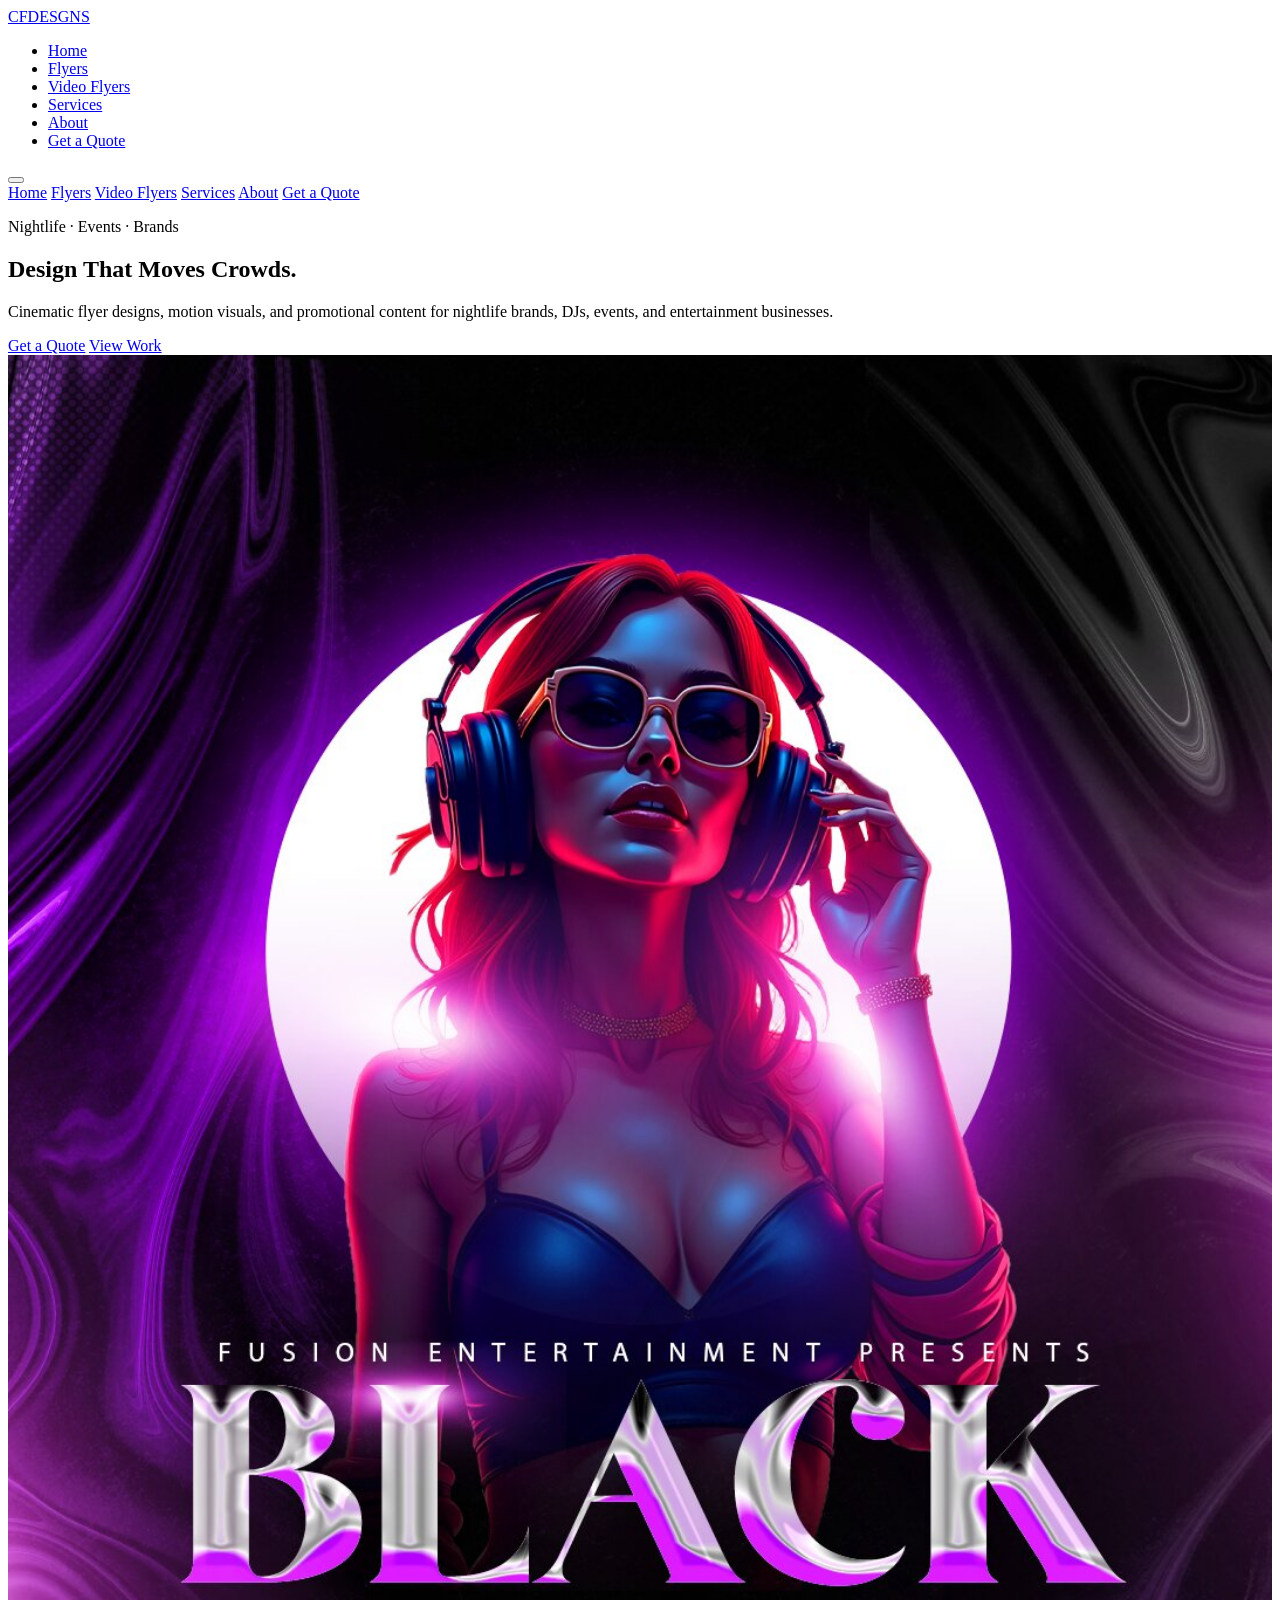
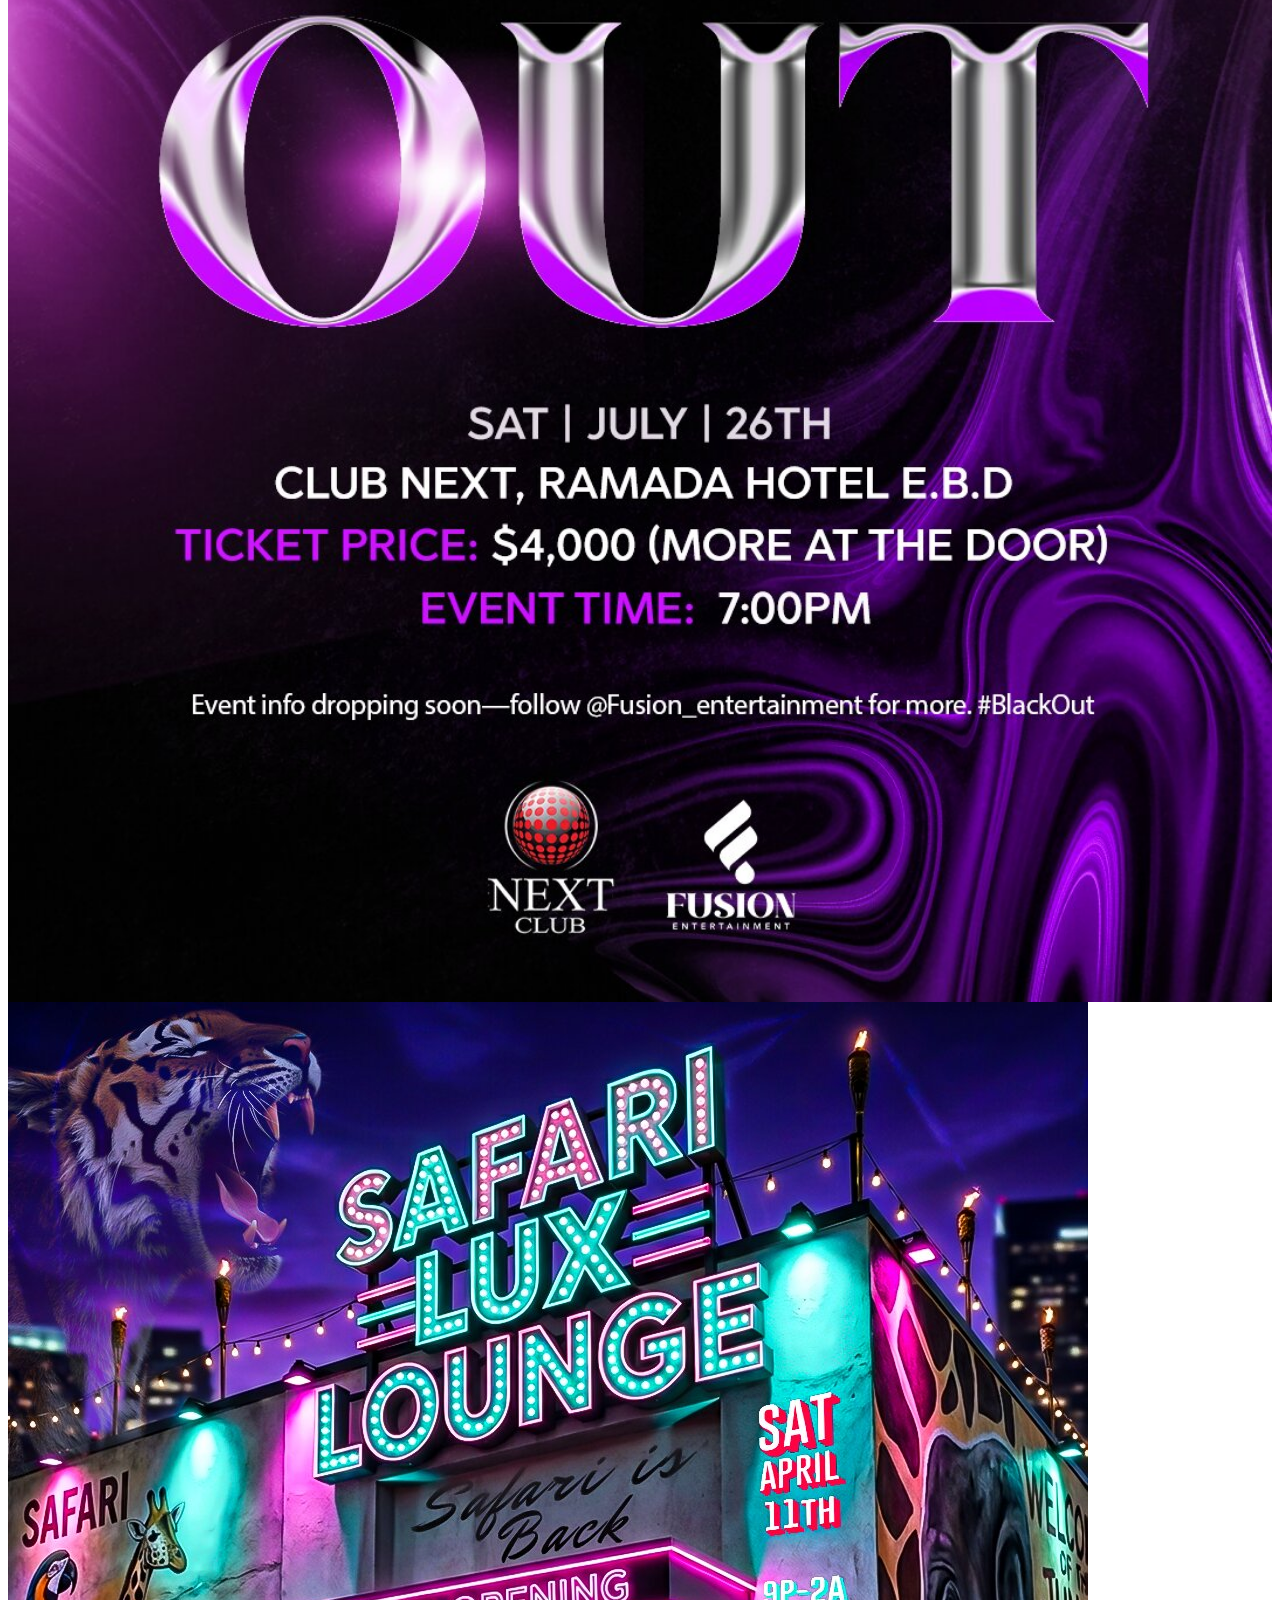
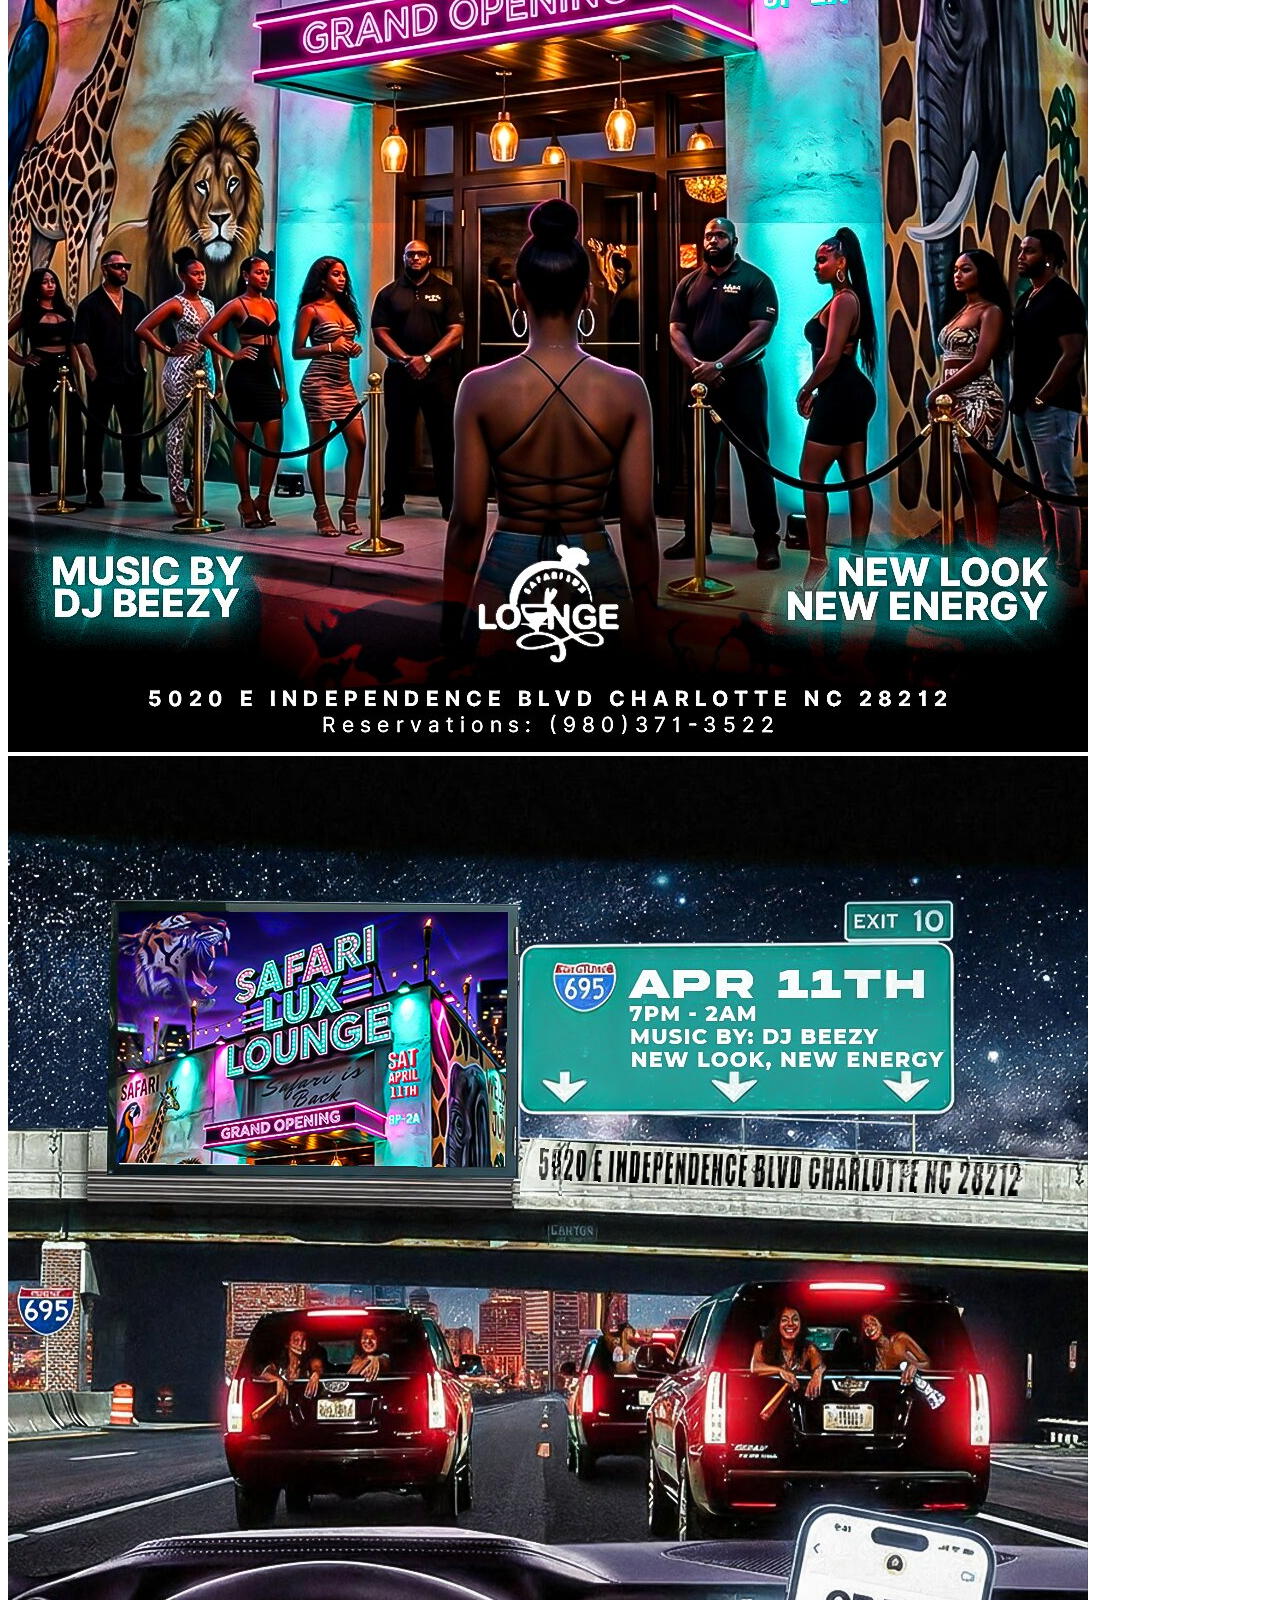
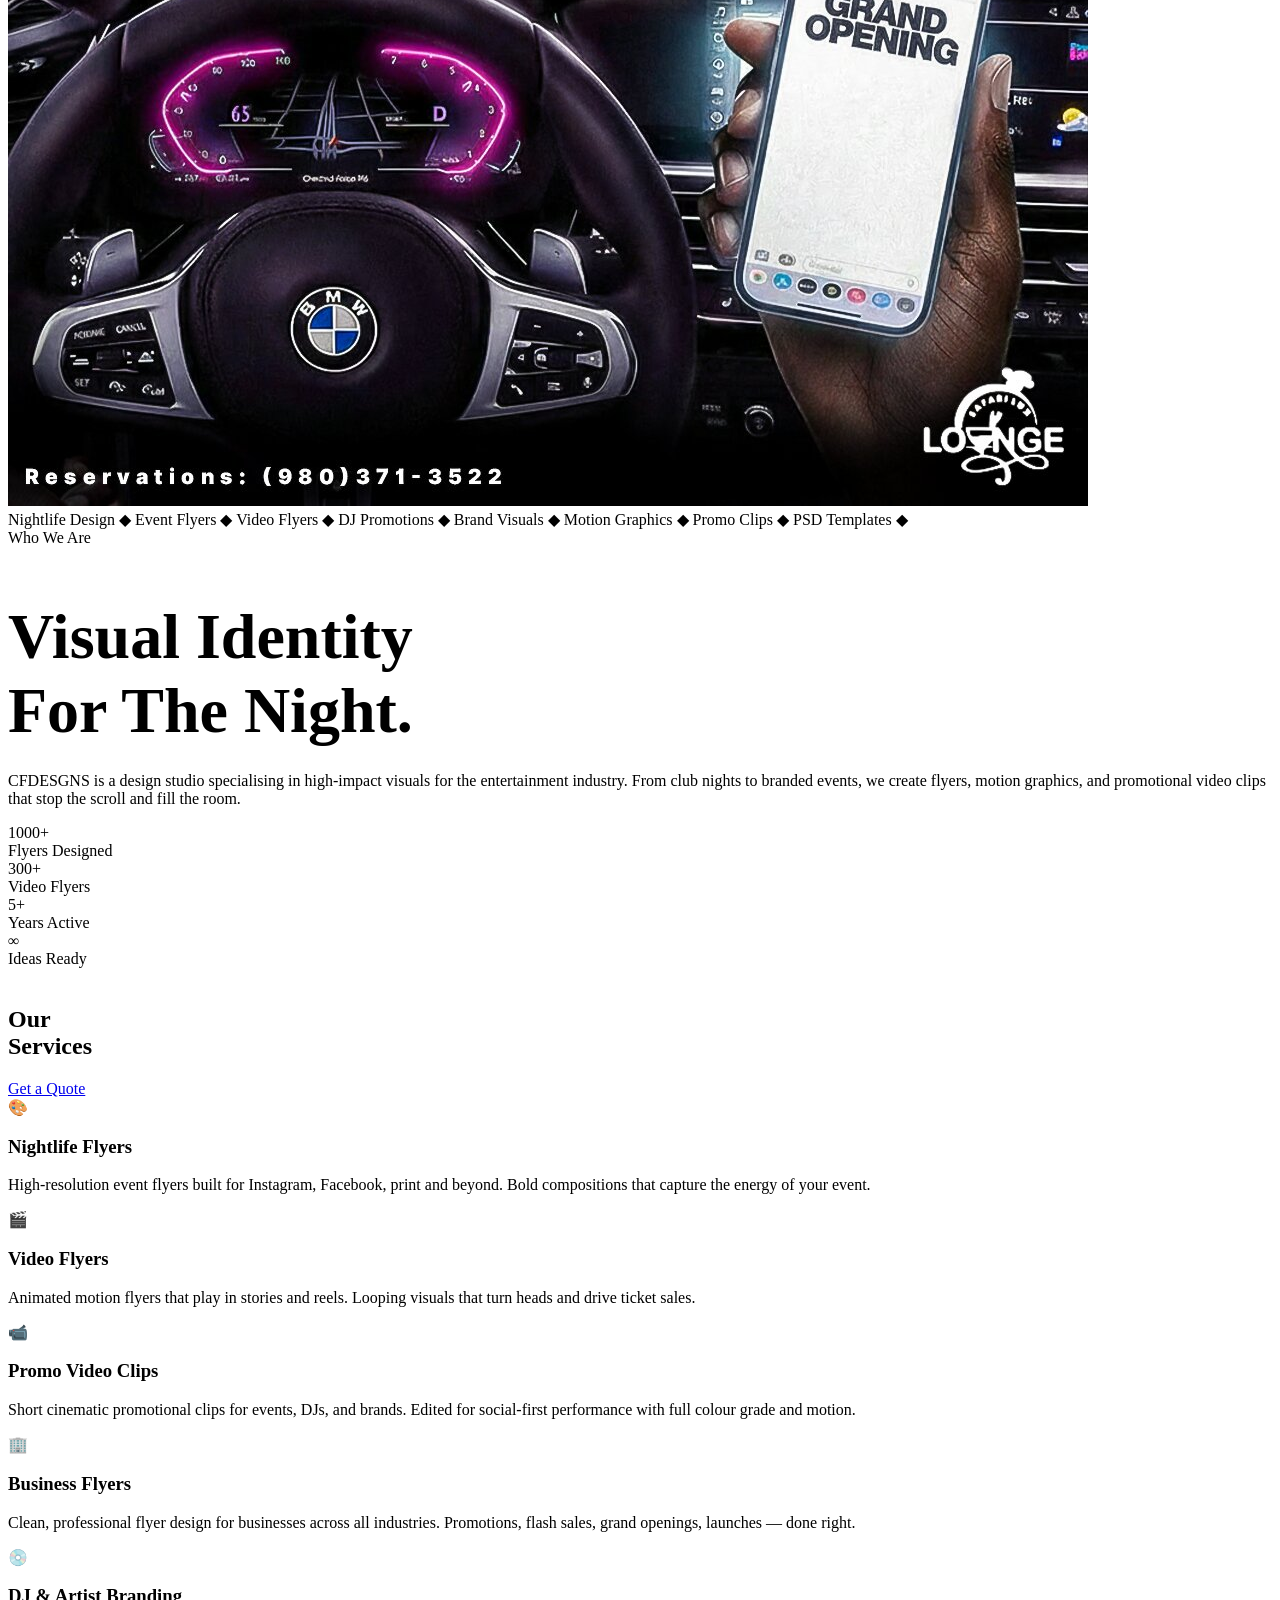
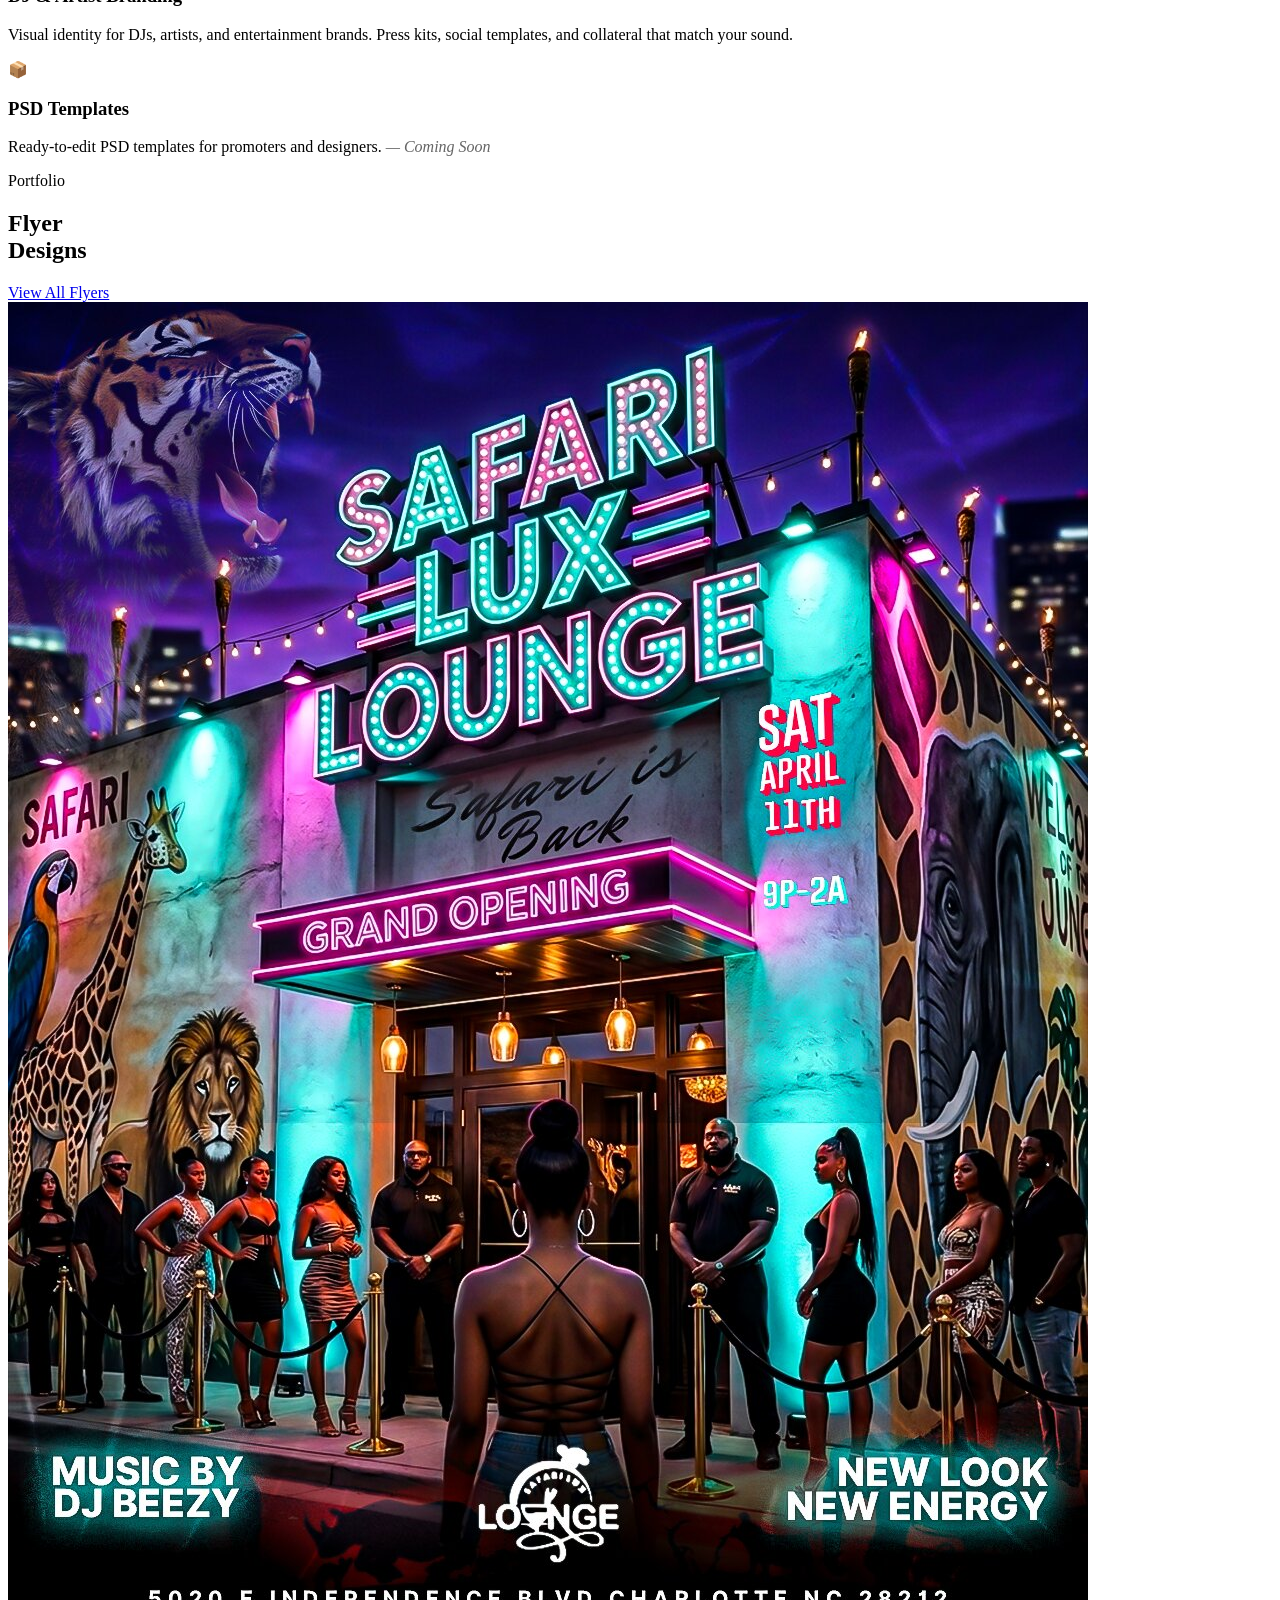
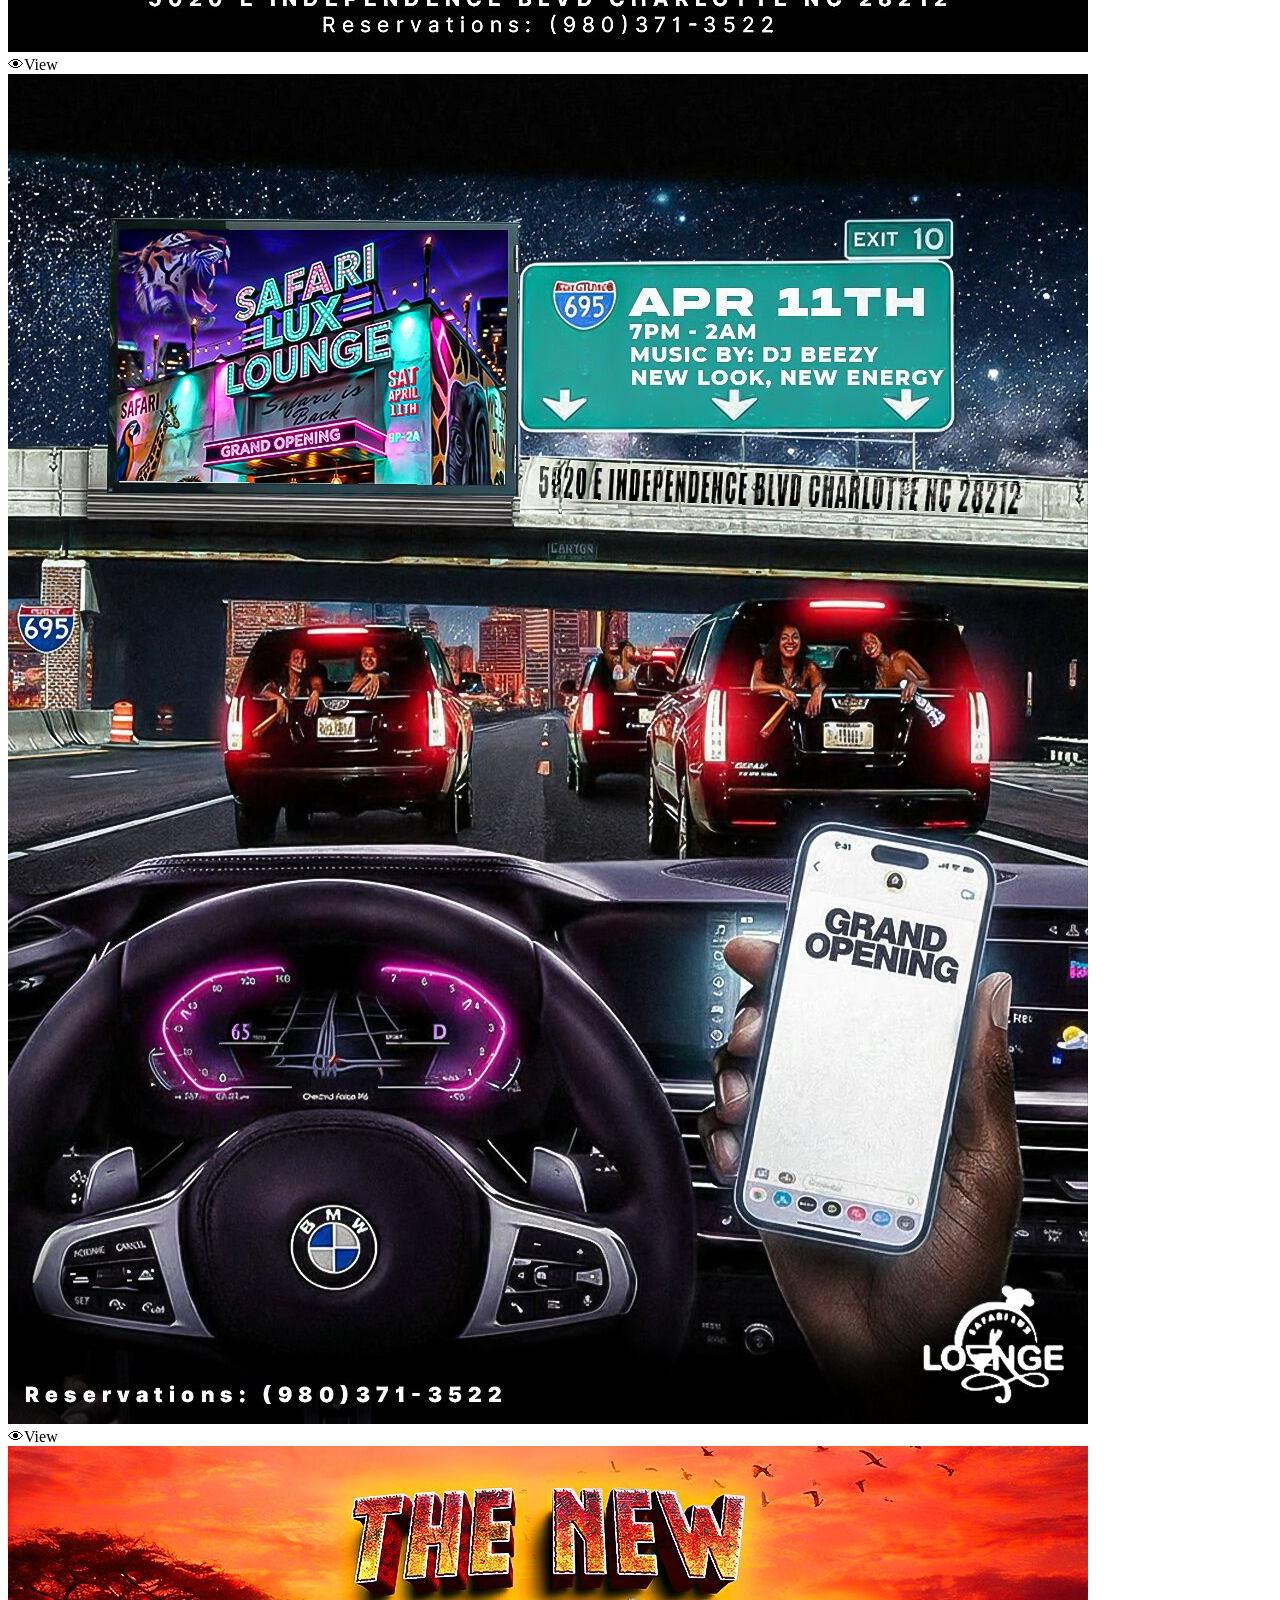
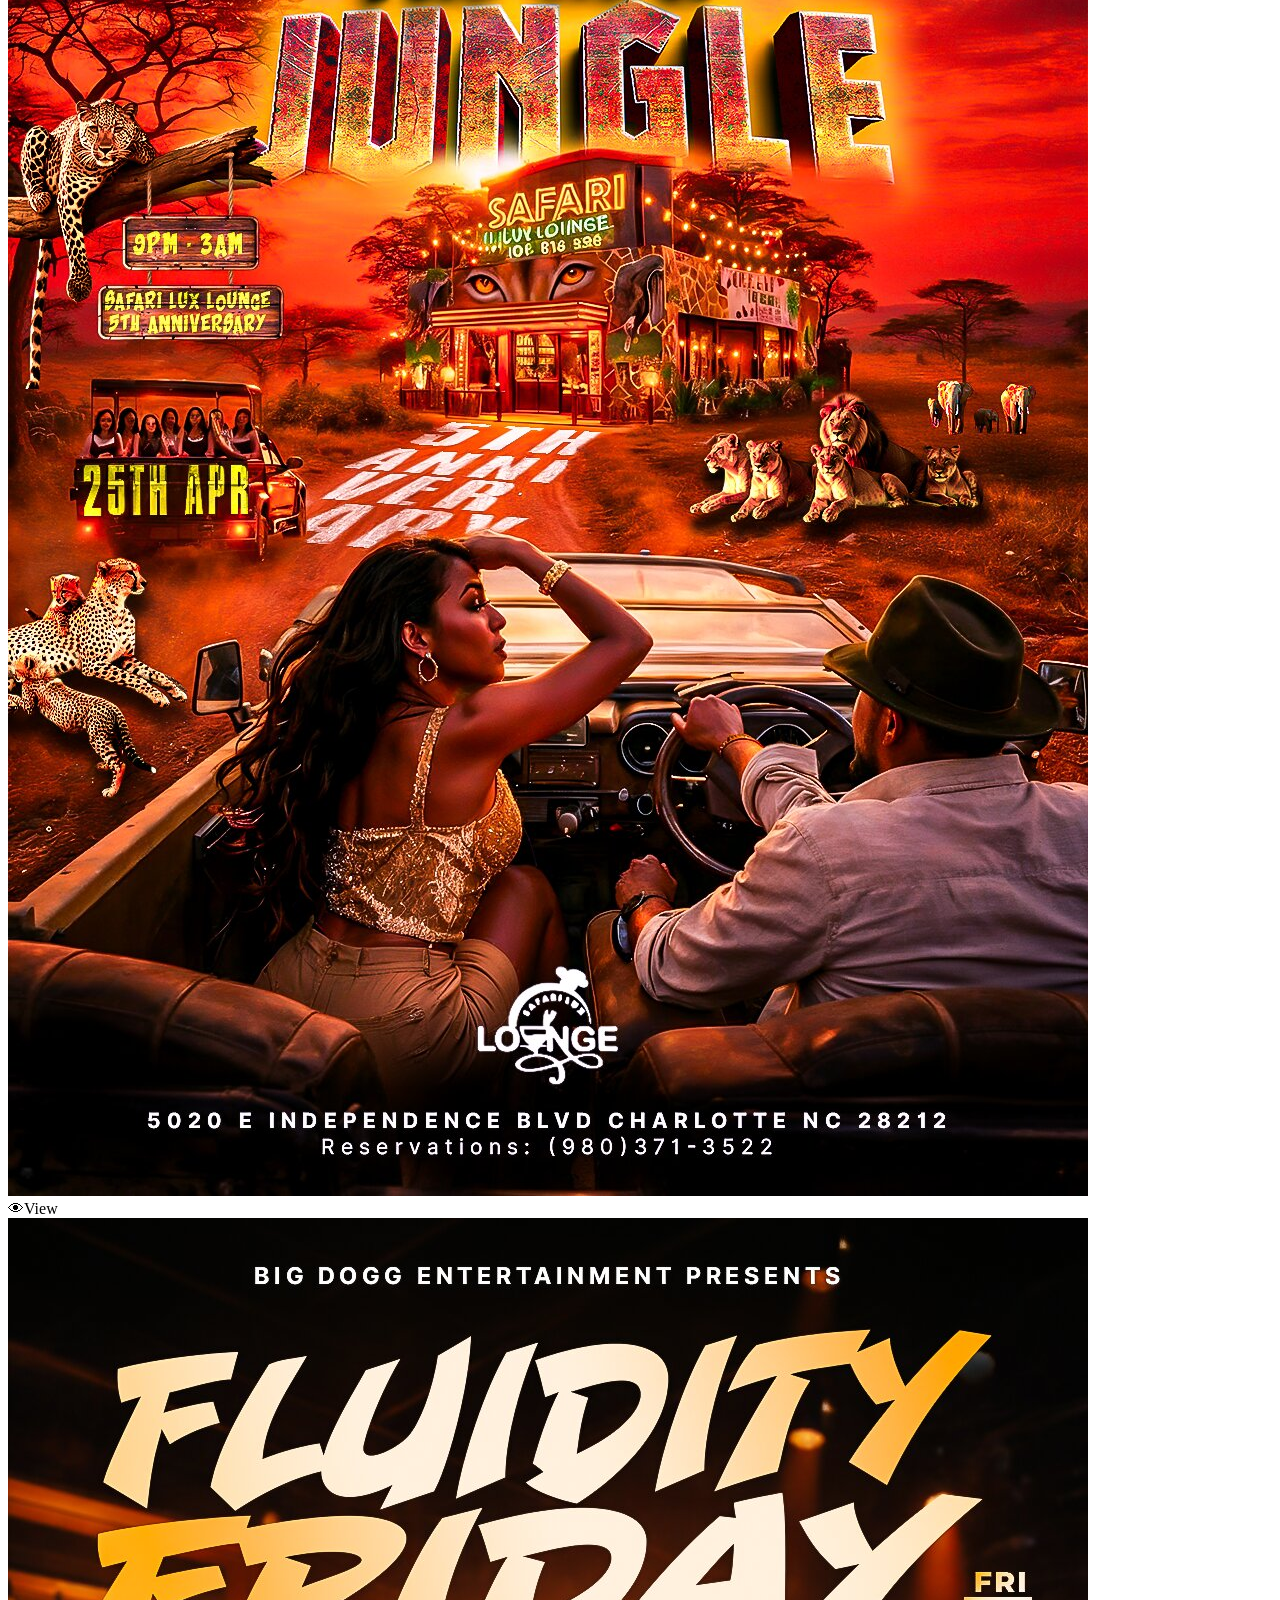
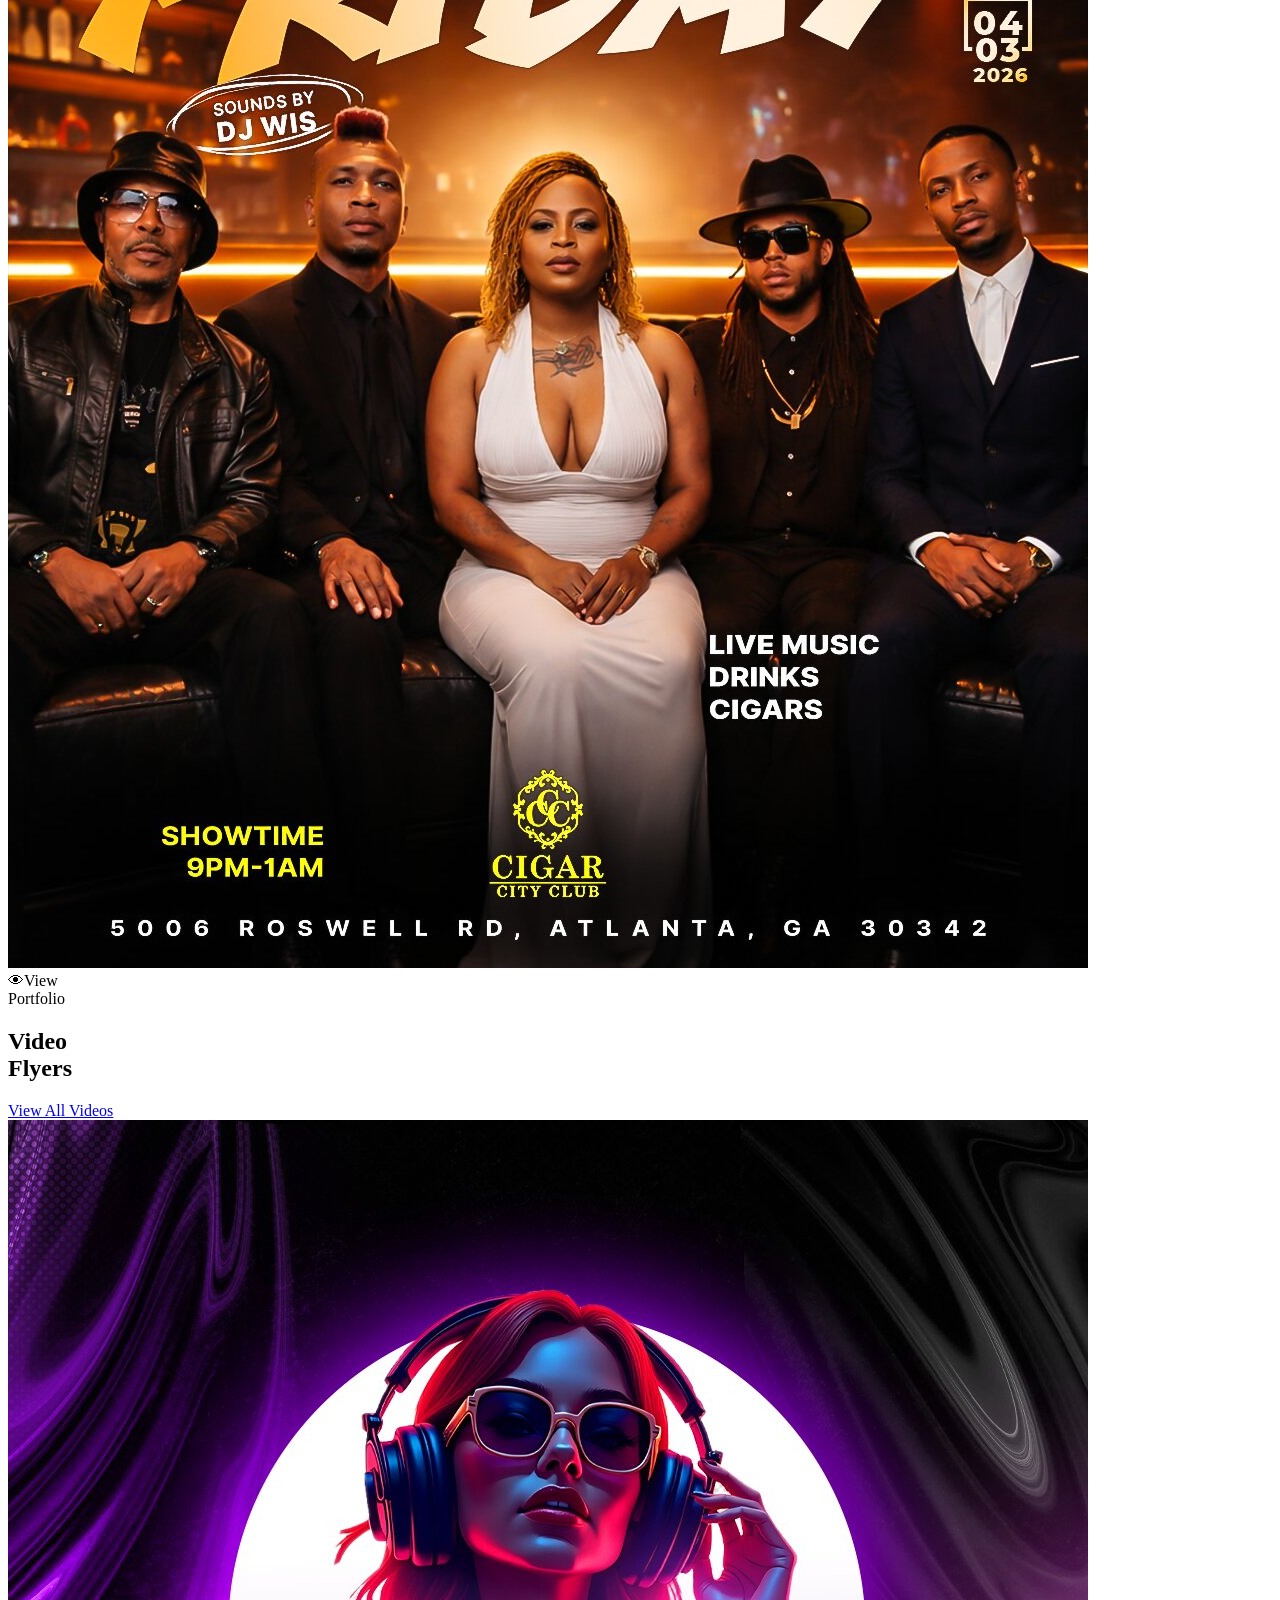
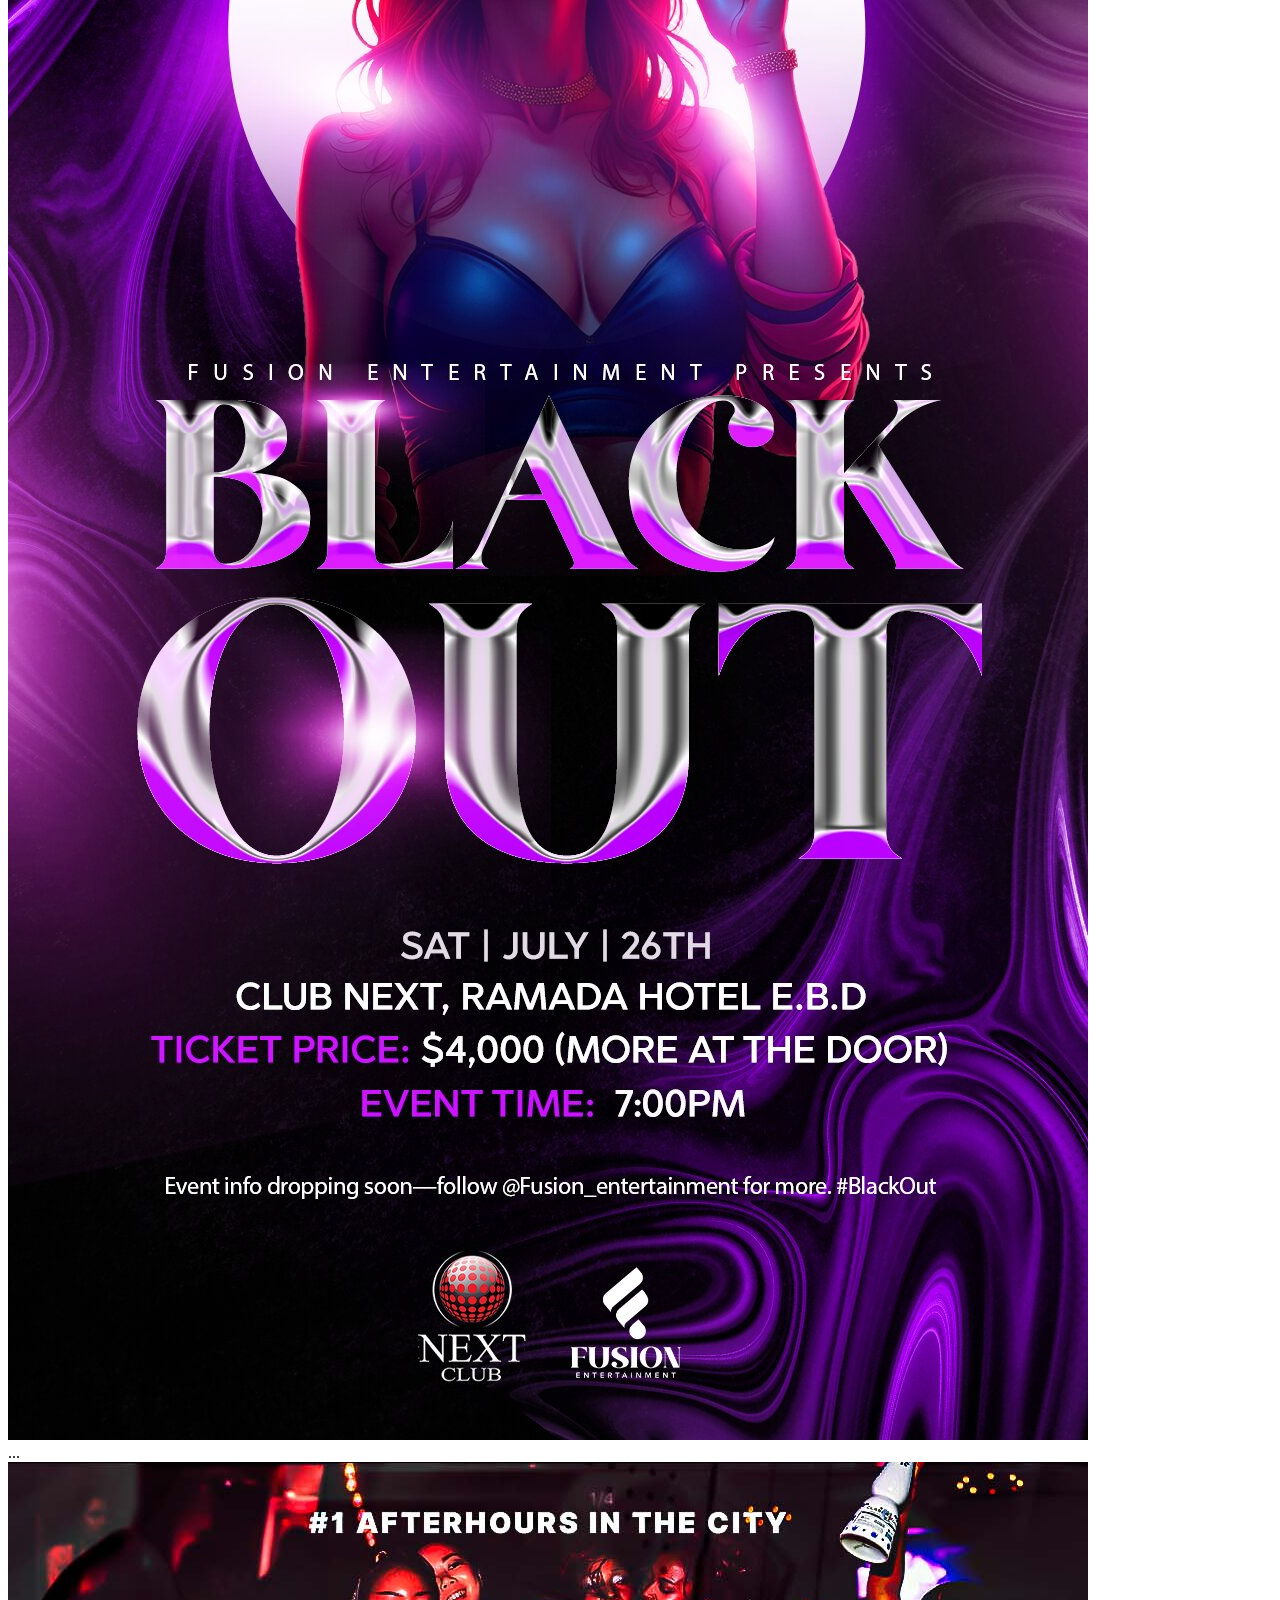
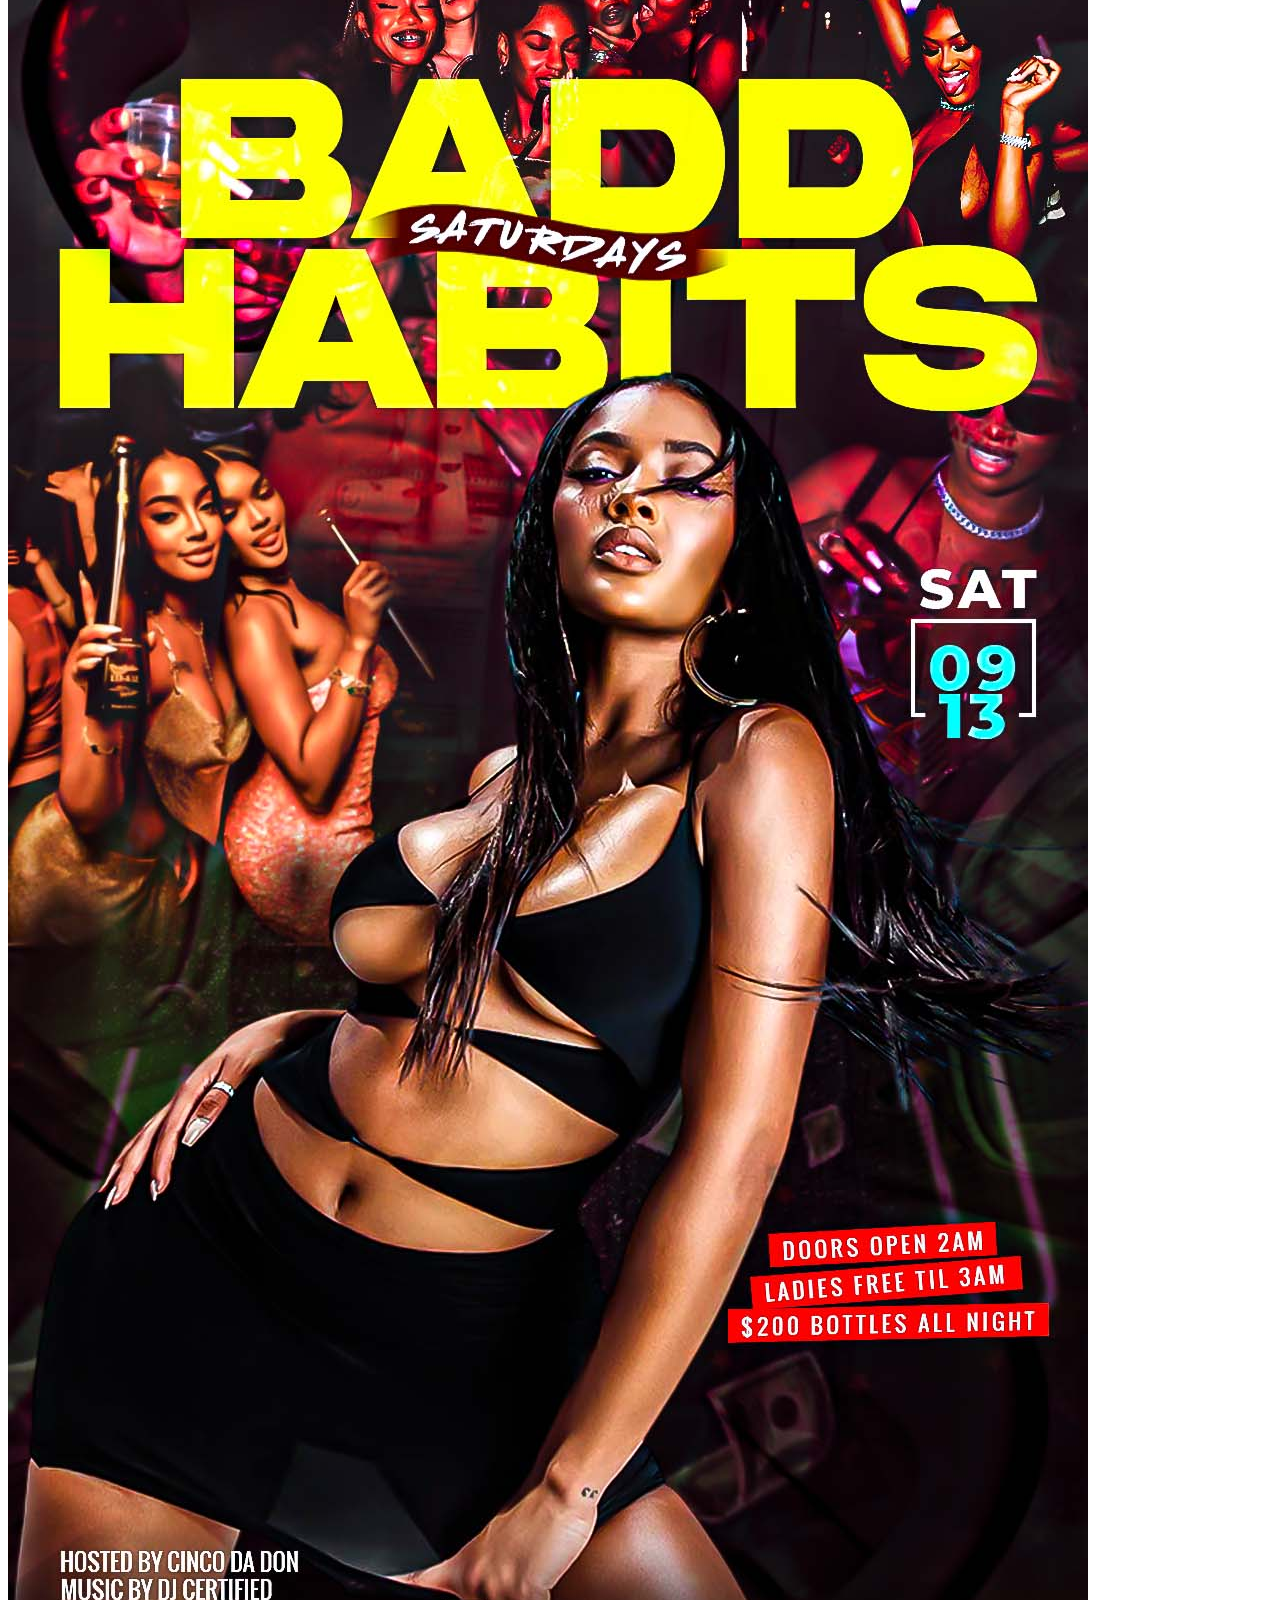
==== index.html @ d77cc32e "Add files via upload" ====
<!DOCTYPE html>
<html lang="en">
<head>
  <meta charset="UTF-8" />
  <meta name="viewport" content="width=device-width, initial-scale=1.0" />
  <title>CFDESGNS — Cinematic Flyer & Motion Visual Design</title>
  <meta name="description" content="CFDESGNS creates cinematic flyer designs, motion visuals, and promotional content for nightlife brands, DJs, events, and entertainment businesses." />
  <link rel="stylesheet" href="css/style.css" />
  <!-- Favicon placeholder: replace images/favicon.png with your actual favicon -->
  <link rel="icon" type="image/png" href="images/logo.png" />
</head>
<body>

  <!-- CURSOR -->
  <div class="cursor-dot"></div>
  <div class="cursor-ring"></div>

  <!-- NAV -->
  <nav>
    <a href="index.html" class="nav-logo">
      <img src="images/logo.png" alt="CFDESGNS logo" onerror="this.style.display='none'">
      <span class="nav-logo-text">CFDESGNS</span>
    </a>
    <ul class="nav-links">
      <li><a href="index.html">Home</a></li>
      <li><a href="flyers.html">Flyers</a></li>
      <li><a href="video-flyers.html">Video Flyers</a></li>
      <li><a href="index.html#services">Services</a></li>
      <li><a href="index.html#about">About</a></li>
      <li><a href="#" data-quote class="nav-cta">Get a Quote</a></li>
    </ul>
    <button class="hamburger" aria-label="Menu">
      <span></span><span></span><span></span>
    </button>
  </nav>

  <!-- MOBILE MENU -->
  <div class="mobile-menu">
    <a href="index.html">Home</a>
    <a href="flyers.html">Flyers</a>
    <a href="video-flyers.html">Video Flyers</a>
    <a href="index.html#services">Services</a>
    <a href="index.html#about">About</a>
    <a href="#" data-quote>Get a Quote</a>
  </div>

  <!-- HERO -->
  <section class="hero">
    <div class="hero-content">
      <p class="hero-eyebrow">Nightlife · Events · Brands</p>
      <h1 class="hero-title">
        Design That
        <span>Moves</span>
        Crowds.
      </h1>
      <p class="hero-sub">
        Cinematic flyer designs, motion visuals, and promotional content
        for nightlife brands, DJs, events, and entertainment businesses.
      </p>
      <div class="hero-actions">
        <a href="#" data-quote class="btn btn-primary">Get a Quote</a>
        <a href="flyers.html" class="btn btn-outline">View Work</a>
      </div>
    </div>
    <div class="hero-visual">
  <div class="hero-grid">
    <!-- TALL SLOT: 1080×1920 video flyer — autoplays silently on loop -->
    <div class="hero-img-wrap tall" style="aspect-ratio: 9/16; height: auto;">
      <video
        src="https://res.cloudinary.com/dxbykeouk/video/upload/v1780238325/video-1_wotg2b.mp4"
        autoplay muted loop playsinline
        poster="images/video-flyers/video-1.jpg"
        style="width:100%; height:100%; object-fit:cover; display:block;">
      </video>
    </div>
    <!-- RIGHT TOP: flyer image -->
    <div class="hero-img-wrap">
      <img src="images/flyers/flyer-1.jpg" alt="Flyer design"
           onerror="this.parentElement.style.background='#e8e0dc'">
    </div>
    <!-- RIGHT BOTTOM: flyer image -->
    <div class="hero-img-wrap">
      <img src="images/flyers/flyer-2.jpg" alt="Flyer design"
           onerror="this.parentElement.style.background='#ddd5d0'">
    </div>
  </div>
</div>
  </section>

  <!-- MARQUEE -->
  <div class="marquee-section">
    <div class="marquee-track">
      <span>Nightlife Design</span>
      <span class="dot">◆</span>
      <span>Event Flyers</span>
      <span class="dot">◆</span>
      <span>Video Flyers</span>
      <span class="dot">◆</span>
      <span>DJ Promotions</span>
      <span class="dot">◆</span>
      <span>Brand Visuals</span>
      <span class="dot">◆</span>
      <span>Motion Graphics</span>
      <span class="dot">◆</span>
      <span>Promo Clips</span>
      <span class="dot">◆</span>
      <span>PSD Templates</span>
      <span class="dot">◆</span>
    </div>
  </div>

  <!-- ABOUT -->
  <section class="about-strip" id="about">
    <div class="reveal">
      <span class="section-label">Who We Are</span>
      <h2 style="font-size:clamp(2.5rem,5vw,4.5rem); margin-bottom:1.5rem;">Visual Identity<br>For The Night.</h2>
      <p>
        CFDESGNS is a design studio specialising in high-impact visuals for the entertainment industry.
        From club nights to branded events, we create flyers, motion graphics, and promotional video clips
        that stop the scroll and fill the room.
      </p>
    </div>
    <div class="about-stats reveal reveal-delay-2">
      <div class="stat-card">
        <div class="stat-num">1000+</div>
        <div class="stat-label">Flyers Designed</div>
      </div>
      <div class="stat-card">
        <div class="stat-num">300+</div>
        <div class="stat-label">Video Flyers</div>
      </div>
      <div class="stat-card">
        <div class="stat-num">5+</div>
        <div class="stat-label">Years Active</div>
      </div>
      <div class="stat-card">
        <div class="stat-num">∞</div>
        <div class="stat-label">Ideas Ready</div>
      </div>
    </div>
  </section>

  <!-- SERVICES -->
  <section class="services-section" id="services">
    <div class="services-header">
      <div>
        <span class="section-label" style="color:rgba(255,255,255,0.4);">What We Do</span>
        <h2 class="services-title reveal">Our<br>Services</h2>
      </div>
      <a href="#" data-quote class="btn btn-white reveal reveal-delay-2">Get a Quote</a>
    </div>
    <div class="services-grid">
      <div class="service-card reveal">
        <span class="service-icon">🎨</span>
        <h3>Nightlife Flyers</h3>
        <p>High-resolution event flyers built for Instagram, Facebook, print and beyond. Bold compositions that capture the energy of your event.</p>
      </div>
      <div class="service-card reveal reveal-delay-1">
        <span class="service-icon">🎬</span>
        <h3>Video Flyers</h3>
        <p>Animated motion flyers that play in stories and reels. Looping visuals that turn heads and drive ticket sales.</p>
      </div>
      <div class="service-card reveal reveal-delay-2">
        <span class="service-icon">📹</span>
        <h3>Promo Video Clips</h3>
        <p>Short cinematic promotional clips for events, DJs, and brands. Edited for social-first performance with full colour grade and motion.</p>
      </div>
      <div class="service-card reveal reveal-delay-3">
        <span class="service-icon">🏢</span>
        <h3>Business Flyers</h3>
        <p>Clean, professional flyer design for businesses across all industries. Promotions, flash sales, grand openings, launches — done right.</p>
      </div>
      <div class="service-card reveal reveal-delay-1">
        <span class="service-icon">💿</span>
        <h3>DJ &amp; Artist Branding</h3>
        <p>Visual identity for DJs, artists, and entertainment brands. Press kits, social templates, and collateral that match your sound.</p>
      </div>
      <div class="service-card reveal reveal-delay-2">
        <span class="service-icon">📦</span>
        <h3>PSD Templates</h3>
        <p>Ready-to-edit PSD templates for promoters and designers. <em style="opacity:0.6">— Coming Soon</em></p>
      </div>
    </div>
  </section>

  <!-- PORTFOLIO PREVIEW — FLYERS -->
  <section class="portfolio-preview">
    <div class="section-header reveal">
      <div>
        <span class="section-label">Portfolio</span>
        <h2 class="section-title">Flyer<br>Designs</h2>
      </div>
      <a href="flyers.html" class="btn btn-outline">View All Flyers</a>
    </div>
    <div class="portfolio-grid flyer-grid">
      <!-- Add your flyer images here. They will show as placeholder cards until you add images. -->
      <div class="portfolio-item flyer-ratio reveal">
        <img src="images/flyers/flyer-1.jpg" alt="Flyer Design 1" loading="lazy"
             onerror="this.parentElement.classList.add('placeholder');this.remove();this.parentElement.innerHTML='<span class=\'ph-icon\'>🎨</span><span>Flyer 01</span>'">
        <div class="portfolio-overlay"><span class="view-icon">👁</span><span>View</span></div>
      </div>
      <div class="portfolio-item flyer-ratio reveal reveal-delay-1">
        <img src="images/flyers/flyer-2.jpg" alt="Flyer Design 2" loading="lazy"
             onerror="this.parentElement.classList.add('placeholder');this.remove();this.parentElement.innerHTML='<span class=\'ph-icon\'>🎨</span><span>Flyer 02</span>'">
        <div class="portfolio-overlay"><span class="view-icon">👁</span><span>View</span></div>
      </div>
      <div class="portfolio-item flyer-ratio reveal reveal-delay-2">
        <img src="images/flyers/flyer-3.jpg" alt="Flyer Design 3" loading="lazy"
             onerror="this.parentElement.classList.add('placeholder');this.remove();this.parentElement.innerHTML='<span class=\'ph-icon\'>🎨</span><span>Flyer 03</span>'">
        <div class="portfolio-overlay"><span class="view-icon">👁</span><span>View</span></div>
      </div>
      <div class="portfolio-item flyer-ratio reveal reveal-delay-3">
        <img src="images/flyers/flyer-4.jpg" alt="Flyer Design 4" loading="lazy"
             onerror="this.parentElement.classList.add('placeholder');this.remove();this.parentElement.innerHTML='<span class=\'ph-icon\'>🎨</span><span>Flyer 04</span>'">
        <div class="portfolio-overlay"><span class="view-icon">👁</span><span>View</span></div>
      </div>
    </div>
  </section>

  <!-- PORTFOLIO PREVIEW — VIDEO FLYERS -->
  <section class="portfolio-preview" style="padding-top:0;">
    <div class="section-header reveal">
      <div>
        <span class="section-label">Portfolio</span>
        <h2 class="section-title">Video<br>Flyers</h2>
      </div>
      <a href="video-flyers.html" class="btn btn-outline">View All Videos</a>
    </div>
    <div class="portfolio-grid video-grid">
     <div class="portfolio-item video-ratio reveal"
        data-video="https://res.cloudinary.com/dxbykeouk/video/upload/v1780238325/video-1_wotg2b.mp4">
        <img src="images/video-flyers/video-1.jpg" ...> 
        <div class="portfolio-overlay">...</div>
      </div>
     <div class="portfolio-item video-ratio reveal" 
       data-video="https://res.cloudinary.com/dxbykeouk/video/upload/v1780238207/video-2_p9z27j.mp4">
       <img src="images/video-flyers/video-2.jpg" ...> 
        <div class="portfolio-overlay">...</div>
      </div>
     <div class="portfolio-item video-ratio reveal" 
        data-video="https://res.cloudinary.com/dxbykeouk/video/upload/v1780238232/video-3_vn9sie.mp4">
        <img src="images/video-flyers/video-3.jpg" ...>
        <div class="portfolio-overlay">...</div>
      </div>
       <div class="portfolio-item video-ratio reveal" 
        data-video="https://res.cloudinary.com/dxbykeouk/video/upload/v1780238353/video-4_f7f2jy.mp4">
        <img src="images/video-flyers/video-4.jpg" ...>
        <div class="portfolio-overlay">...</div>
      </div>
      <div class="portfolio-item video-ratio reveal" 
        data-video="https://res.cloudinary.com/dxbykeouk/video/upload/v1780238377/video-5_rbqmz3.mp4">
        <img src="images/video-flyers/video-5.jpg" ...>
        <div class="portfolio-overlay">...</div>
      </div>
    </div>
  </section>

  <!-- TESTIMONIALS -->
  <section class="testimonial-section">
    <span class="section-label reveal">Client Words</span>
    <h2 style="font-size:clamp(2.5rem,5vw,4rem);" class="reveal reveal-delay-1">What Clients<br>Say</h2>
    <div class="testimonial-grid">
      <div class="testimonial-card reveal">
        <blockquote>"Delivers exceptional work on every creative project, from flyers and video flyers to merch designs."</blockquote>
        <cite>— Stacy Glenn, CEO Big Dogg Ent. </cite>
      </div>
      <div class="testimonial-card reveal reveal-delay-1">
        <blockquote>"Every single design hits different. The motion flyer got over 40k plays on Instagram stories."</blockquote>
        <cite>— Neons Entertainment, Event Brand</cite>
      </div>
      <div class="testimonial-card reveal reveal-delay-2">
        <blockquote>"The flyer was fire. Sold out the event in 3 days. CFDESGNS understood the vibe instantly."</blockquote>
        <cite>— DJ Maverick, Club Night Promoter</cite>
      </div>
    </div>
  </section>

  <!-- COMING SOON -->
  <section class="portfolio-preview">
    <span class="section-label reveal">Coming Soon</span>
    <h2 class="section-title reveal reveal-delay-1" style="margin-bottom:0;">What's Next</h2>
    <div class="coming-soon-grid">
      <div class="coming-card reveal">
        <h3>PSD Templates</h3>
        <p>Download premium, ready-to-edit PSD templates built for nightlife and event promoters. Customise in minutes, look like you spent hours.</p>
      </div>
      <div class="coming-card reveal reveal-delay-2">
        <h3>Design Courses</h3>
        <p>Learn how to create cinematic event flyers from scratch. Step-by-step video courses covering Photoshop to After Effects composition, and colour for nightlife design.</p>
      </div>
    </div>
  </section>

  <!-- CTA -->
  <section class="cta-section">
    <span class="section-label" style="justify-content:center; color:rgba(255,255,255,0.5);">Ready to Start?</span>
    <h2 class="reveal">Let's Build<br>Something.</h2>
    <p class="reveal reveal-delay-1">Send your brief and get a personalised quote within 24 hours.</p>
    <div class="cta-actions reveal reveal-delay-2">
      <a href="#" data-quote class="btn btn-white">Get a Quote</a>
      <a href="flyers.html" class="btn btn-outline btn-white" style="background:transparent; border-color:rgba(255,255,255,0.5); color:var(--white);">View Portfolio</a>
    </div>
  </section>

  <!-- FOOTER -->
  <footer>
    <div class="footer-top">
      <div class="footer-brand">
        <span class="nav-logo-text">CFDESGNS</span>
        <p>Cinematic flyer designs, motion visuals, and promotional content for nightlife brands, DJs, events, and entertainment businesses.</p>
      </div>
      <div class="footer-col">
        <h5>Navigate</h5>
        <ul>
          <li><a href="index.html">Home</a></li>
          <li><a href="flyers.html">Flyers</a></li>
          <li><a href="video-flyers.html">Video Flyers</a></li>
          <li><a href="index.html#services">Services</a></li>
          <li><a href="index.html#about">About</a></li>
        </ul>
      </div>
      <div class="footer-col">
        <h5>Get in Touch</h5>
        <ul>
          <li><a href="#" data-quote>Request a Quote</a></li>
          <li><a href="mailto:cf.desgns@gmail.com">cf.desgns@gmail.com</a></li>
          <!-- Replace with your actual WhatsApp number -->
          <li><a href="https://wa.me/08139650078" target="_blank" rel="noopener">WhatsApp Us</a></li>
        </ul>
      </div>
    </div>
    <div class="footer-bottom">
      <p>© 2024 CFDESGNS. All rights reserved.</p>
      <div class="social-links">
        <!-- Replace # with your actual social links -->
        <a href="#" target="_blank" rel="noopener" aria-label="Instagram">IG</a>
        <a href="#" target="_blank" rel="noopener" aria-label="TikTok">TK</a>
        <a href="https://wa.me/08139650078" target="_blank" rel="noopener" aria-label="WhatsApp">WA</a>
      </div>
    </div>
  </footer>

  <!-- QUOTE MODAL -->
  <div class="modal-overlay" id="quoteModal" role="dialog" aria-modal="true" aria-label="Get a Quote">
    <div class="modal-box">
      <button class="modal-close" aria-label="Close">×</button>
      <h2 class="modal-title">Get a Quote</h2>
      <p class="modal-sub">Choose how you'd like to reach us — we respond fast.</p>
      <div class="quote-options">
        <!-- ↓ Replace the WhatsApp number (1234567890) with yours — include country code, no + or spaces -->
        <a href="https://wa.me/08139650078?text=Hi%20CFDESGNS!%20I%27d%20like%20to%20get%20a%20quote%20for%20a%20design%20project." target="_blank" rel="noopener" class="quote-option">
          <span class="q-icon">💬</span>
          <div class="q-text">
            <strong>WhatsApp</strong>
            <small>Chat with us directly — fastest response</small>
          </div>
        </a>
        <!-- ↓ Replace cf.desgns@gmail.com with your actual email -->
        <a href="mailto:cf.desgns@gmail.com?subject=Design%20Quote%20Request&body=Hi%20CFDESGNS,%0A%0AI%27d%20like%20to%20request%20a%20quote%20for%3A%0A%0AProject%20type%3A%0AEvent%20name%2FBrand%3A%0ADeadline%3A%0ADetails%3A" class="quote-option">
          <span class="q-icon">✉️</span>
          <div class="q-text">
            <strong>Email Us</strong>
            <small>Send your brief in detail</small>
          </div>
        </a>
      </div>
    </div>
  </div>

  <!-- LIGHTBOX -->
  <div class="lightbox" id="lightbox">
    <button class="lightbox-close" aria-label="Close lightbox">×</button>
    <button class="lightbox-prev" aria-label="Previous">‹</button>
    <img class="lightbox-img" src="" alt="Portfolio image">
    <button class="lightbox-next" aria-label="Next">›</button>
  </div>

  <script src="js/main.js"></script>
</body>
</html>
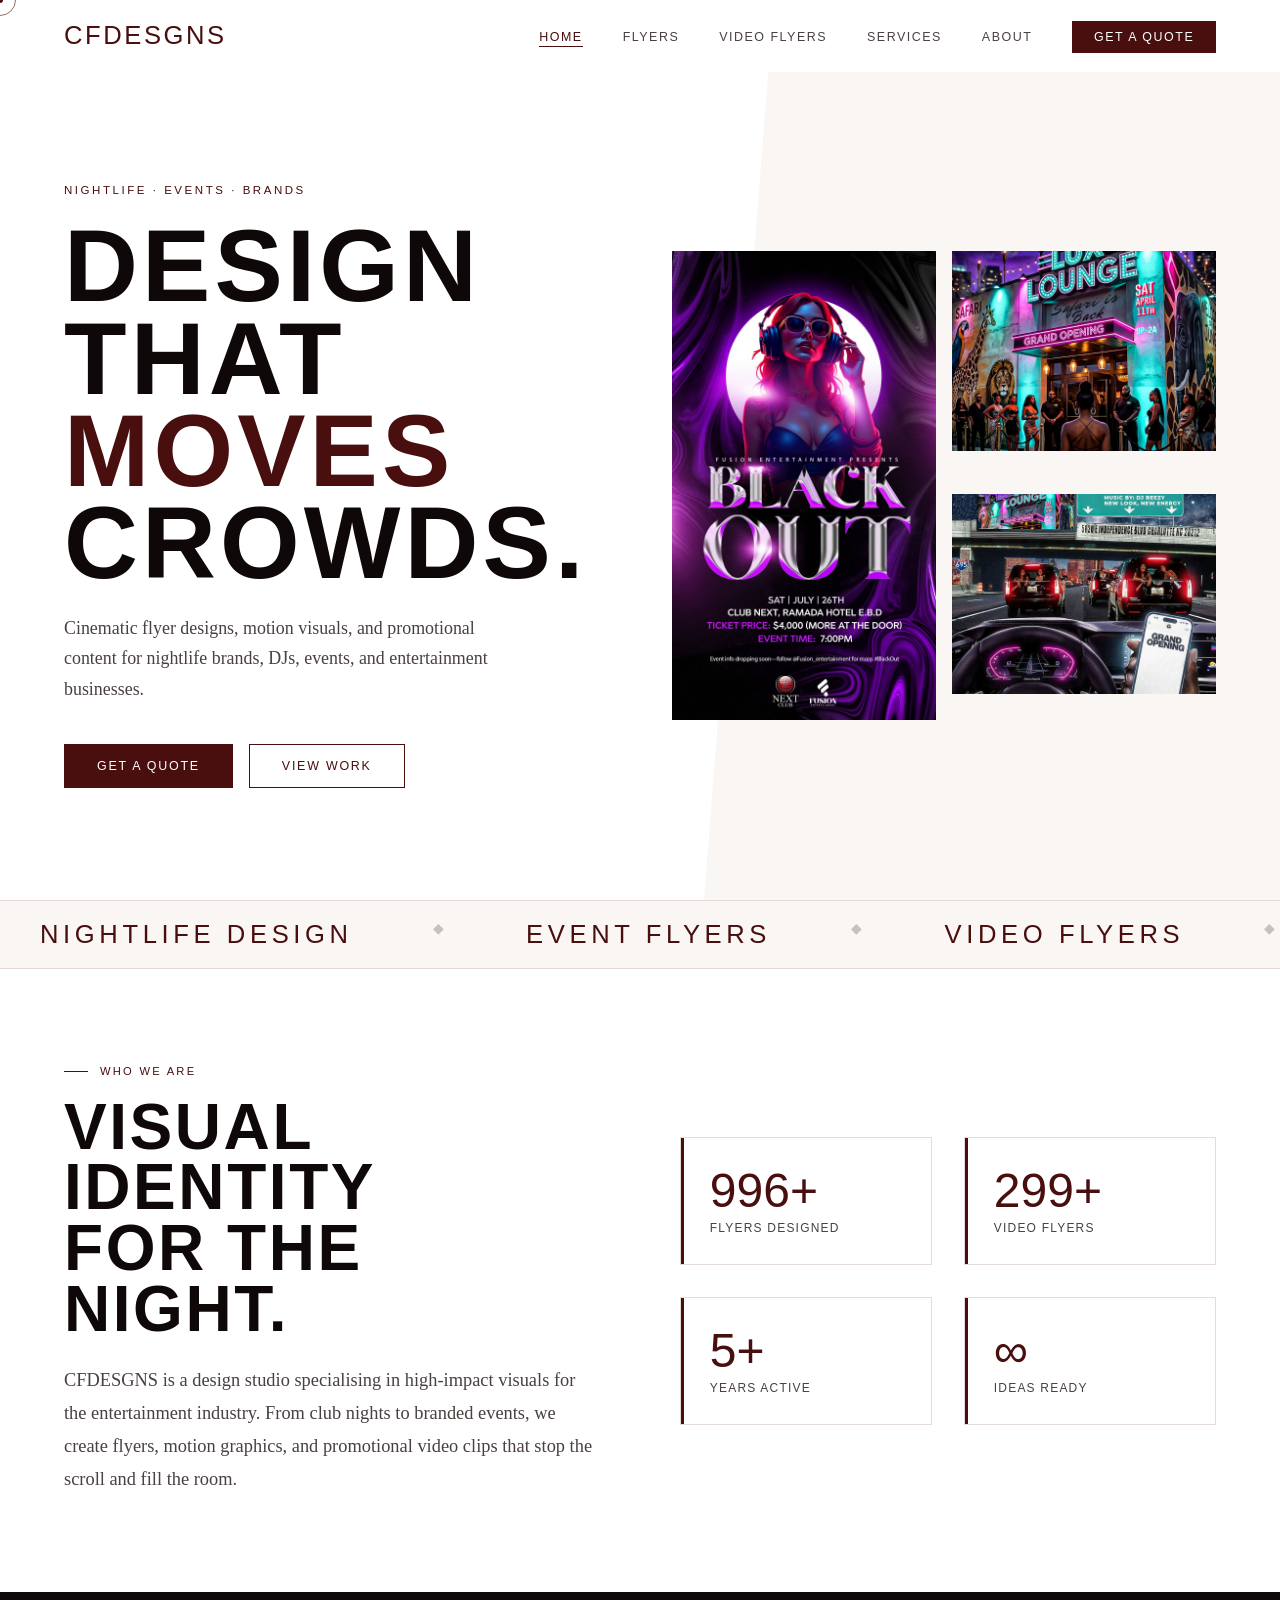
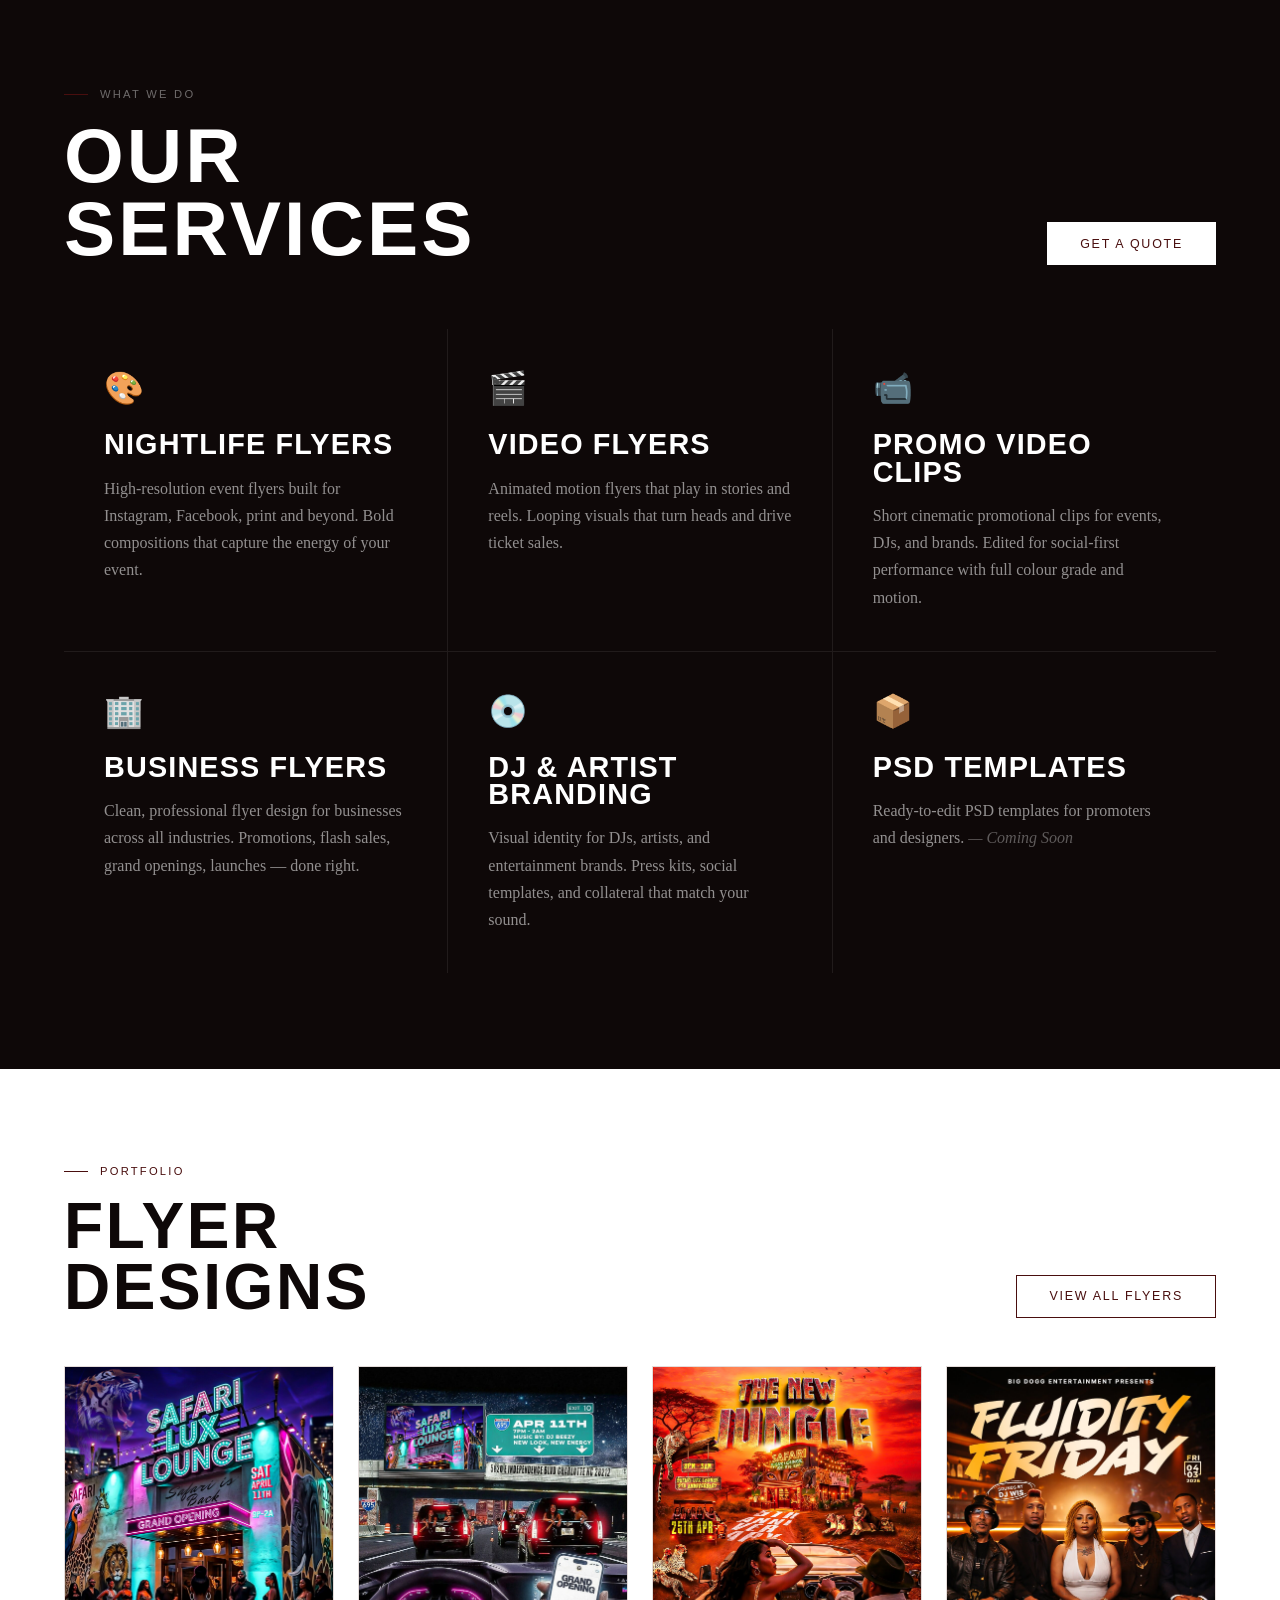
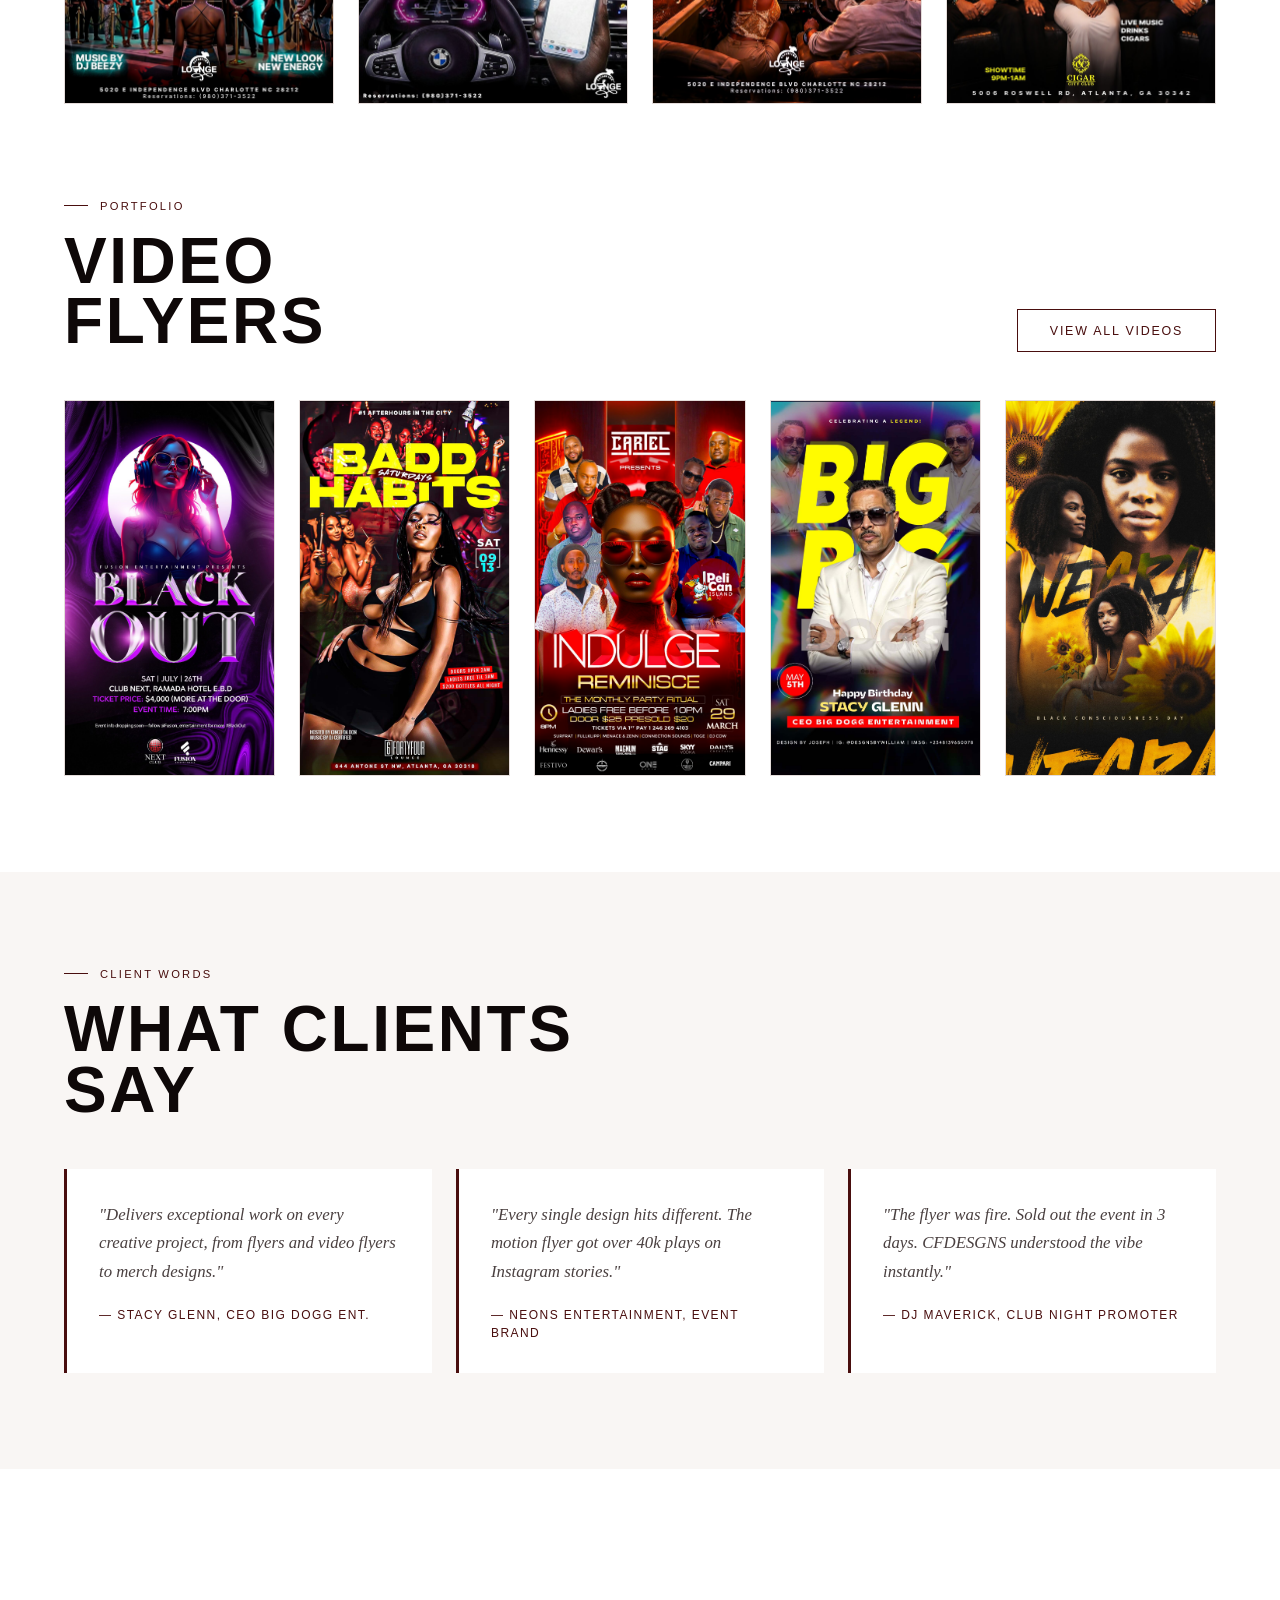
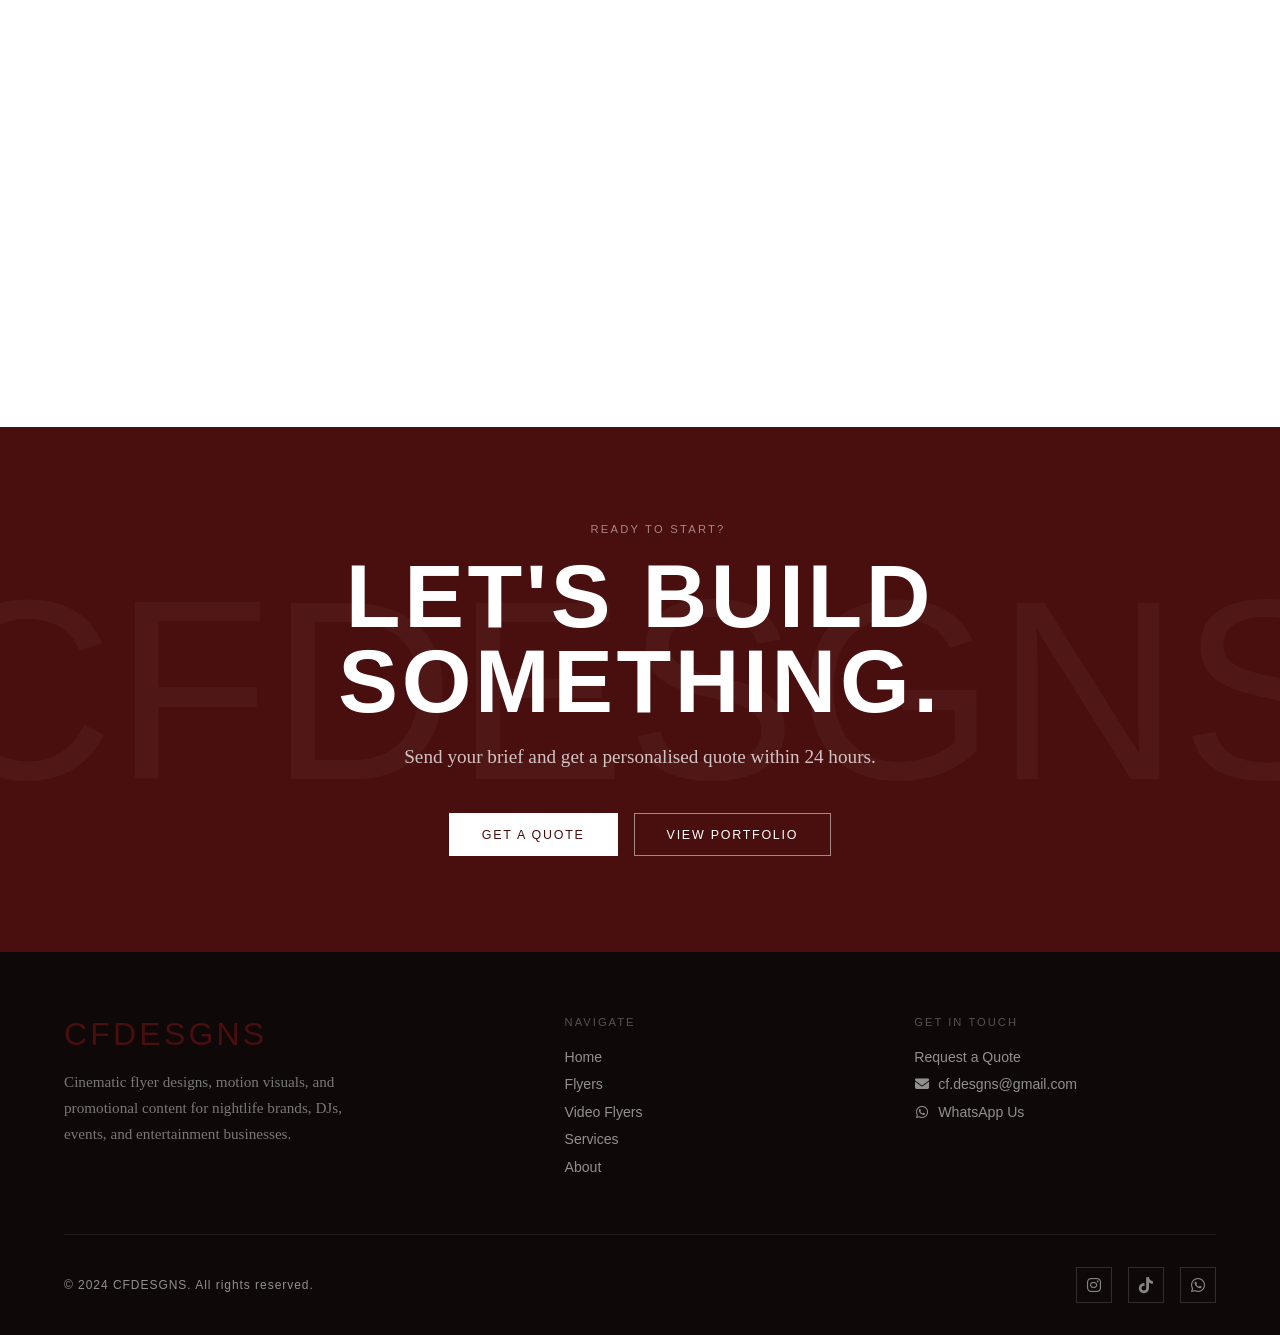
==== commit cf53d52b: "Update favicon and apple-touch-icon links" ====
--- a/index.html
+++ b/index.html
@@ -6,8 +6,13 @@
   <title>CFDESGNS — Cinematic Flyer & Motion Visual Design</title>
   <meta name="description" content="CFDESGNS creates cinematic flyer designs, motion visuals, and promotional content for nightlife brands, DJs, events, and entertainment businesses." />
   <link rel="stylesheet" href="css/style.css" />
+  <!-- Font Awesome for icons -->
+  <link rel="stylesheet" href="https://cdnjs.cloudflare.com/ajax/libs/font-awesome/6.5.2/css/all.min.css" />
   <!-- Favicon placeholder: replace images/favicon.png with your actual favicon -->
-  <link rel="icon" type="image/png" href="images/logo.png" />
+  <link rel="apple-touch-icon" sizes="180x180" href="/apple-touch-icon.png">
+  <link rel="icon" type="image/png" sizes="32x32" href="/favicon-32x32.png">
+  <link rel="icon" type="image/png" sizes="16x16" href="/favicon-16x16.png">
+  <link rel="manifest" href="/site.webmanifest">
 </head>
 <body>
 
@@ -18,7 +23,6 @@
   <!-- NAV -->
   <nav>
     <a href="index.html" class="nav-logo">
-      <img src="images/logo.png" alt="CFDESGNS logo" onerror="this.style.display='none'">
       <span class="nav-logo-text">CFDESGNS</span>
     </a>
     <ul class="nav-links">
@@ -323,9 +327,9 @@
         <h5>Get in Touch</h5>
         <ul>
           <li><a href="#" data-quote>Request a Quote</a></li>
-          <li><a href="mailto:cf.desgns@gmail.com">cf.desgns@gmail.com</a></li>
+          <li><a href="mailto:cf.desgns@gmail.com"><i class="fas fa-envelope"></i> cf.desgns@gmail.com</a></li>
           <!-- Replace with your actual WhatsApp number -->
-          <li><a href="https://wa.me/08139650078" target="_blank" rel="noopener">WhatsApp Us</a></li>
+          <li><a href="https://wa.me/08139650078" target="_blank" rel="noopener"><i class="fab fa-whatsapp"></i> WhatsApp Us</a></li>
         </ul>
       </div>
     </div>
@@ -333,9 +337,9 @@
       <p>© 2024 CFDESGNS. All rights reserved.</p>
       <div class="social-links">
         <!-- Replace # with your actual social links -->
-        <a href="#" target="_blank" rel="noopener" aria-label="Instagram">IG</a>
-        <a href="#" target="_blank" rel="noopener" aria-label="TikTok">TK</a>
-        <a href="https://wa.me/08139650078" target="_blank" rel="noopener" aria-label="WhatsApp">WA</a>
+        <a href="#" target="_blank" rel="noopener" aria-label="Instagram"><i class="fab fa-instagram"></i></a>
+        <a href="#" target="_blank" rel="noopener" aria-label="TikTok"><i class="fab fa-tiktok"></i></a>
+        <a href="https://wa.me/08139650078" target="_blank" rel="noopener" aria-label="WhatsApp"><i class="fab fa-whatsapp"></i></a>
       </div>
     </div>
   </footer>
@@ -349,7 +353,7 @@
       <div class="quote-options">
         <!-- ↓ Replace the WhatsApp number (1234567890) with yours — include country code, no + or spaces -->
         <a href="https://wa.me/08139650078?text=Hi%20CFDESGNS!%20I%27d%20like%20to%20get%20a%20quote%20for%20a%20design%20project." target="_blank" rel="noopener" class="quote-option">
-          <span class="q-icon">💬</span>
+          <span class="q-icon"><i class="fab fa-whatsapp"></i></span>
           <div class="q-text">
             <strong>WhatsApp</strong>
             <small>Chat with us directly — fastest response</small>
@@ -357,7 +361,7 @@
         </a>
         <!-- ↓ Replace cf.desgns@gmail.com with your actual email -->
         <a href="mailto:cf.desgns@gmail.com?subject=Design%20Quote%20Request&body=Hi%20CFDESGNS,%0A%0AI%27d%20like%20to%20request%20a%20quote%20for%3A%0A%0AProject%20type%3A%0AEvent%20name%2FBrand%3A%0ADeadline%3A%0ADetails%3A" class="quote-option">
-          <span class="q-icon">✉️</span>
+          <span class="q-icon"><i class="fas fa-envelope"></i></span>
           <div class="q-text">
             <strong>Email Us</strong>
             <small>Send your brief in detail</small>
--- a/css/style.css
+++ b/css/style.css
@@ -0,0 +1,1051 @@
+/* ==========================================
+   CFDESGNS — Design System
+   Color Palette: #FFFFFF (dominant) / #490E0E (accent)
+   ========================================== */
+
+@import url('https://fonts.googleapis.com/css2?family=Bebas+Neue&family=Cormorant+Garamond:ital,wght@0,300;0,400;0,600;1,300&family=DM+Sans:wght@300;400;500&display=swap');
+
+:root {
+  --red:      #490E0E;
+  --red-mid:  #6b1414;
+  --red-soft: #8a1c1c;
+  --white:    #FFFFFF;
+  --off-white:#F9F6F4;
+  --light:    #F2EEEB;
+  --gray:     #C8C0BB;
+  --dark-gray:#4a4040;
+  --black:    #0e0808;
+
+  --font-display: 'Bebas Neue', sans-serif;
+  --font-serif:   'Cormorant Garamond', serif;
+  --font-body:    'DM Sans', sans-serif;
+
+  --radius: 2px;
+  --transition: 0.35s cubic-bezier(0.4, 0, 0.2, 1);
+}
+
+*, *::before, *::after { box-sizing: border-box; margin: 0; padding: 0; }
+
+html { scroll-behavior: smooth; }
+
+body {
+  font-family: var(--font-body);
+  background: var(--white);
+  color: var(--black);
+  overflow-x: hidden;
+  cursor: none;
+}
+
+/* ── CUSTOM CURSOR ── */
+.cursor-dot,
+.cursor-ring {
+  position: fixed;
+  top: 0; left: 0;
+  pointer-events: none;
+  z-index: 9999;
+  transform: translate(-50%, -50%);
+}
+.cursor-dot {
+  width: 6px; height: 6px;
+  background: var(--red);
+  border-radius: 50%;
+  transition: transform 0.1s;
+}
+.cursor-ring {
+  width: 32px; height: 32px;
+  border: 1.5px solid var(--red);
+  border-radius: 50%;
+  transition: transform 0.18s ease, width 0.3s, height 0.3s, opacity 0.3s;
+  opacity: 0.6;
+}
+body:has(a:hover) .cursor-ring,
+body:has(button:hover) .cursor-ring {
+  width: 48px; height: 48px;
+  opacity: 1;
+}
+
+/* ── SCROLLBAR ── */
+::-webkit-scrollbar { width: 4px; }
+::-webkit-scrollbar-track { background: var(--white); }
+::-webkit-scrollbar-thumb { background: var(--red); }
+
+/* ── NAVIGATION ── */
+nav {
+  position: fixed;
+  top: 0; left: 0; right: 0;
+  z-index: 1000;
+  padding: 0 5vw;
+  height: 72px;
+  display: flex;
+  align-items: center;
+  justify-content: space-between;
+  background: rgba(255,255,255,0.92);
+  backdrop-filter: blur(12px);
+  border-bottom: 1px solid transparent;
+  transition: border-color var(--transition), background var(--transition);
+}
+nav.scrolled {
+  border-bottom-color: rgba(73,14,14,0.12);
+}
+.nav-logo {
+  display: flex;
+  align-items: center;
+  gap: 10px;
+  text-decoration: none;
+}
+.nav-logo img {
+  height: 38px;
+  width: auto;
+  object-fit: contain;
+}
+.nav-logo-text {
+  font-family: var(--font-display);
+  font-size: 1.6rem;
+  letter-spacing: 0.1em;
+  color: var(--red);
+}
+.nav-links {
+  display: flex;
+  gap: 2.5rem;
+  list-style: none;
+  align-items: center;
+}
+.nav-links a {
+  font-family: var(--font-body);
+  font-size: 0.78rem;
+  font-weight: 500;
+  letter-spacing: 0.12em;
+  text-transform: uppercase;
+  color: var(--dark-gray);
+  text-decoration: none;
+  position: relative;
+  transition: color var(--transition);
+}
+.nav-links a::after {
+  content: '';
+  position: absolute;
+  bottom: -3px; left: 0;
+  width: 0; height: 1px;
+  background: var(--red);
+  transition: width var(--transition);
+}
+.nav-links a:hover { color: var(--red); }
+.nav-links a:hover::after,
+.nav-links a.active::after { width: 100%; }
+.nav-links a.active { color: var(--red); }
+.nav-cta {
+  background: var(--red) !important;
+  color: var(--white) !important;
+  padding: 0.5rem 1.3rem;
+  border: 1px solid var(--red);
+  transition: background var(--transition), color var(--transition) !important;
+}
+.nav-cta::after { display: none !important; }
+.nav-cta:hover {
+  background: transparent !important;
+  color: var(--red) !important;
+}
+
+/* ── HAMBURGER ── */
+.hamburger {
+  display: none;
+  flex-direction: column;
+  gap: 5px;
+  cursor: pointer;
+  padding: 4px;
+  background: none;
+  border: none;
+}
+.hamburger span {
+  display: block;
+  width: 24px; height: 1.5px;
+  background: var(--red);
+  transition: var(--transition);
+}
+.hamburger.open span:nth-child(1) { transform: translateY(6.5px) rotate(45deg); }
+.hamburger.open span:nth-child(2) { opacity: 0; }
+.hamburger.open span:nth-child(3) { transform: translateY(-6.5px) rotate(-45deg); }
+
+/* ── MOBILE MENU ── */
+.mobile-menu {
+  display: none;
+  position: fixed;
+  top: 72px; left: 0; right: 0;
+  background: var(--white);
+  border-bottom: 1px solid rgba(73,14,14,0.12);
+  padding: 2rem 5vw;
+  z-index: 999;
+  flex-direction: column;
+  gap: 1.5rem;
+}
+.mobile-menu.open { display: flex; }
+.mobile-menu a {
+  font-size: 0.85rem;
+  font-weight: 500;
+  letter-spacing: 0.12em;
+  text-transform: uppercase;
+  color: var(--dark-gray);
+  text-decoration: none;
+}
+.mobile-menu a:hover { color: var(--red); }
+
+/* ── BUTTONS ── */
+.btn {
+  display: inline-flex;
+  align-items: center;
+  gap: 0.5rem;
+  padding: 0.85rem 2rem;
+  font-family: var(--font-body);
+  font-size: 0.78rem;
+  font-weight: 500;
+  letter-spacing: 0.14em;
+  text-transform: uppercase;
+  text-decoration: none;
+  border: 1.5px solid;
+  cursor: pointer;
+  transition: var(--transition);
+  position: relative;
+  overflow: hidden;
+}
+.btn-primary {
+  background: var(--red);
+  color: var(--white);
+  border-color: var(--red);
+}
+.btn-primary:hover {
+  background: transparent;
+  color: var(--red);
+}
+.btn-outline {
+  background: transparent;
+  color: var(--red);
+  border-color: var(--red);
+}
+.btn-outline:hover {
+  background: var(--red);
+  color: var(--white);
+}
+.btn-white {
+  background: var(--white);
+  color: var(--red);
+  border-color: var(--white);
+}
+.btn-white:hover {
+  background: transparent;
+  color: var(--white);
+}
+
+/* ── SECTION LABELS ── */
+.section-label {
+  font-family: var(--font-body);
+  font-size: 0.7rem;
+  font-weight: 500;
+  letter-spacing: 0.2em;
+  text-transform: uppercase;
+  color: var(--red);
+  display: flex;
+  align-items: center;
+  gap: 0.75rem;
+  margin-bottom: 1.2rem;
+}
+.section-label::before {
+  content: '';
+  display: block;
+  width: 24px; height: 1px;
+  background: var(--red);
+}
+
+/* ── HEADINGS ── */
+h1, h2, h3 {
+  font-family: var(--font-display);
+  letter-spacing: 0.04em;
+  line-height: 0.95;
+  text-transform: uppercase;
+}
+h4, h5, h6 {
+  font-family: var(--font-serif);
+}
+
+/* ── HERO ── */
+.hero {
+  min-height: 100vh;
+  padding: 0 5vw;
+  display: grid;
+  grid-template-columns: 1fr 1fr;
+  align-items: center;
+  gap: 4rem;
+  padding-top: 72px;
+  position: relative;
+  overflow: hidden;
+  background: var(--white);
+}
+.hero::before {
+  content: '';
+  position: absolute;
+  top: -10%; right: -5%;
+  width: 50vw; height: 110%;
+  background: var(--off-white);
+  clip-path: polygon(12% 0, 100% 0, 100% 100%, 0% 100%);
+  z-index: 0;
+}
+.hero-content { position: relative; z-index: 1; }
+.hero-eyebrow {
+  font-family: var(--font-body);
+  font-size: 0.72rem;
+  letter-spacing: 0.22em;
+  text-transform: uppercase;
+  color: var(--red);
+  margin-bottom: 1.5rem;
+}
+.hero-title {
+  font-family: var(--font-display);
+  font-size: clamp(4rem, 8vw, 8rem);
+  line-height: 0.9;
+  color: var(--black);
+  margin-bottom: 1.5rem;
+}
+.hero-title span {
+  color: var(--red);
+  display: block;
+}
+.hero-sub {
+  font-family: var(--font-serif);
+  font-size: clamp(1rem, 1.4vw, 1.25rem);
+  font-weight: 300;
+  color: var(--dark-gray);
+  max-width: 440px;
+  line-height: 1.7;
+  margin-bottom: 2.5rem;
+}
+.hero-actions {
+  display: flex;
+  gap: 1rem;
+  flex-wrap: wrap;
+}
+.hero-visual {
+  position: relative;
+  z-index: 1;
+  display: flex;
+  flex-direction: column;
+  gap: 1rem;
+  padding: 3rem 0;
+}
+.hero-grid {
+  display: grid;
+  grid-template-columns: 1fr 1fr;
+  gap: 1rem;
+}
+.hero-img-wrap {
+  position: relative;
+  overflow: hidden;
+  background: var(--light);
+}
+.hero-img-wrap.tall { grid-row: span 2; }
+.hero-img-wrap img {
+  width: 100%;
+  height: 100%;
+  object-fit: cover;
+  display: block;
+  transition: transform 0.6s ease;
+}
+.hero-img-wrap:hover img { transform: scale(1.04); }
+.hero-img-wrap.tall { height: 420px; }
+.hero-img-wrap:not(.tall) { height: 200px; }
+
+/* ── MARQUEE ── */
+.marquee-section {
+  overflow: hidden;
+  border-top: 1px solid rgba(73,14,14,0.12);
+  border-bottom: 1px solid rgba(73,14,14,0.12);
+  padding: 1.2rem 0;
+  background: var(--off-white);
+}
+.marquee-track {
+  display: flex;
+  white-space: nowrap;
+  animation: marquee 22s linear infinite;
+  gap: 0;
+}
+.marquee-track span {
+  font-family: var(--font-display);
+  font-size: clamp(1.25rem, 2vw, 1.6rem);
+  letter-spacing: 0.18em;
+  color: var(--red);
+  padding: 0 2.5rem;
+  text-transform: uppercase;
+}
+.marquee-track span.dot { color: var(--gray); font-size: 0.85rem; }
+@keyframes marquee {
+  from { transform: translateX(0); }
+  to   { transform: translateX(-50%); }
+}
+
+/* ── ABOUT STRIP ── */
+.about-strip {
+  padding: 6rem 5vw;
+  display: grid;
+  grid-template-columns: 1fr 1fr;
+  gap: 5rem;
+  align-items: center;
+}
+.about-strip p {
+  font-family: var(--font-serif);
+  font-size: 1.15rem;
+  font-weight: 300;
+  line-height: 1.8;
+  color: var(--dark-gray);
+}
+.about-strip .big-num {
+  font-family: var(--font-display);
+  font-size: clamp(5rem, 10vw, 10rem);
+  color: var(--red);
+  opacity: 0.08;
+  position: absolute;
+  top: -1rem; right: 0;
+  line-height: 1;
+  pointer-events: none;
+}
+.about-stats {
+  display: grid;
+  grid-template-columns: 1fr 1fr;
+  gap: 2rem;
+}
+.stat-card {
+  padding: 1.8rem;
+  border: 1px solid rgba(73,14,14,0.15);
+  position: relative;
+}
+.stat-card::before {
+  content: '';
+  position: absolute;
+  top: 0; left: 0;
+  width: 3px; height: 100%;
+  background: var(--red);
+}
+.stat-num {
+  font-family: var(--font-display);
+  font-size: 3rem;
+  color: var(--red);
+  line-height: 1;
+  margin-bottom: 0.4rem;
+}
+.stat-label {
+  font-family: var(--font-body);
+  font-size: 0.75rem;
+  letter-spacing: 0.1em;
+  text-transform: uppercase;
+  color: var(--dark-gray);
+}
+
+/* ── SERVICES ── */
+.services-section {
+  padding: 6rem 5vw;
+  background: var(--black);
+}
+.services-header {
+  display: flex;
+  justify-content: space-between;
+  align-items: flex-end;
+  margin-bottom: 4rem;
+}
+.services-title {
+  font-size: clamp(3rem, 6vw, 5.5rem);
+  color: var(--white);
+}
+.services-grid {
+  display: grid;
+  grid-template-columns: repeat(3, 1fr);
+  gap: 1px;
+  background: rgba(255,255,255,0.08);
+}
+.service-card {
+  background: var(--black);
+  padding: 2.5rem;
+  transition: background var(--transition);
+  position: relative;
+  overflow: hidden;
+}
+.service-card::after {
+  content: '';
+  position: absolute;
+  bottom: 0; left: 0;
+  width: 0; height: 2px;
+  background: var(--red);
+  transition: width var(--transition);
+}
+.service-card:hover { background: #150505; }
+.service-card:hover::after { width: 100%; }
+.service-icon {
+  font-size: 2rem;
+  margin-bottom: 1.5rem;
+  display: block;
+}
+.service-card h3 {
+  font-size: 1.8rem;
+  color: var(--white);
+  margin-bottom: 1rem;
+}
+.service-card p {
+  font-family: var(--font-serif);
+  font-size: 1rem;
+  font-weight: 300;
+  color: rgba(255,255,255,0.55);
+  line-height: 1.7;
+}
+
+/* ── PORTFOLIO PREVIEW ── */
+.portfolio-preview {
+  padding: 6rem 5vw;
+}
+.section-header {
+  display: flex;
+  justify-content: space-between;
+  align-items: flex-end;
+  margin-bottom: 3rem;
+}
+.section-title {
+  font-size: clamp(2.5rem, 5vw, 4.5rem);
+  color: var(--black);
+}
+
+/* ── PORTFOLIO GRID ── */
+.portfolio-grid {
+  display: grid;
+  grid-template-columns: repeat(auto-fill, minmax(280px, 1fr));
+  gap: 1.5rem;
+}
+.portfolio-grid.flyer-grid {
+  grid-template-columns: repeat(auto-fill, minmax(220px, 1fr));
+}
+.portfolio-grid.video-grid {
+  grid-template-columns: repeat(auto-fill, minmax(180px, 1fr));
+}
+.portfolio-item {
+  position: relative;
+  overflow: hidden;
+  background: var(--light);
+  border: 1px solid rgba(73,14,14,0.08);
+  cursor: pointer;
+}
+.portfolio-item.flyer-ratio {
+  aspect-ratio: 1080 / 1350;
+}
+.portfolio-item.video-ratio {
+  aspect-ratio: 1080 / 1920;
+}
+.portfolio-item img {
+  width: 100%;
+  height: 100%;
+  object-fit: cover;
+  display: block;
+  transition: transform 0.5s ease;
+}
+.portfolio-item:hover img { transform: scale(1.05); }
+.portfolio-overlay {
+  position: absolute;
+  inset: 0;
+  background: rgba(73,14,14,0.85);
+  display: flex;
+  flex-direction: column;
+  align-items: center;
+  justify-content: center;
+  opacity: 0;
+  transition: opacity var(--transition);
+}
+.portfolio-item:hover .portfolio-overlay { opacity: 1; }
+.portfolio-overlay span {
+  font-family: var(--font-display);
+  font-size: 1.1rem;
+  letter-spacing: 0.15em;
+  color: var(--white);
+  text-transform: uppercase;
+}
+.portfolio-overlay .view-icon {
+  font-size: 1.8rem;
+  margin-bottom: 0.5rem;
+}
+/* placeholder when no image */
+.portfolio-item.placeholder {
+  display: flex;
+  align-items: center;
+  justify-content: center;
+  flex-direction: column;
+  gap: 0.5rem;
+  background: var(--light);
+  border: none;
+  position: relative;
+}
+.portfolio-item.placeholder::before {
+  content: '';
+  position: absolute;
+  inset: 0;
+  padding: 2px;
+  background: linear-gradient(135deg, #490E0E, #8a1c1c, #c0392b, #490E0E);
+  background-size: 300% 300%;
+  animation: gradientStroke 4s ease infinite;
+  -webkit-mask: linear-gradient(#fff 0 0) content-box, linear-gradient(#fff 0 0);
+  mask: linear-gradient(#fff 0 0) content-box, linear-gradient(#fff 0 0);
+  -webkit-mask-composite: xor;
+  mask-composite: exclude;
+  pointer-events: none;
+}
+@keyframes gradientStroke {
+  0%   { background-position: 0% 50%; }
+  50%  { background-position: 100% 50%; }
+  100% { background-position: 0% 50%; }
+}
+.portfolio-item.placeholder .ph-icon {
+  font-size: 2.5rem;
+  opacity: 0.25;
+}
+.portfolio-item.placeholder span {
+  font-size: 0.7rem;
+  letter-spacing: 0.12em;
+  text-transform: uppercase;
+  color: var(--red);
+  opacity: 0.45;
+}
+
+/* ── QUOTE / CTA SECTION ── */
+.cta-section {
+  padding: 6rem 5vw;
+  background: var(--red);
+  text-align: center;
+  position: relative;
+  overflow: hidden;
+}
+.cta-section::before {
+  content: 'CFDESGNS';
+  position: absolute;
+  font-family: var(--font-display);
+  font-size: 20vw;
+  color: rgba(255,255,255,0.04);
+  top: 50%; left: 50%;
+  transform: translate(-50%,-50%);
+  white-space: nowrap;
+  pointer-events: none;
+}
+.cta-section h2 {
+  font-size: clamp(3rem, 7vw, 6rem);
+  color: var(--white);
+  margin-bottom: 1rem;
+}
+.cta-section p {
+  font-family: var(--font-serif);
+  font-size: 1.2rem;
+  font-weight: 300;
+  color: rgba(255,255,255,0.75);
+  max-width: 500px;
+  margin: 0 auto 2.5rem;
+  line-height: 1.7;
+}
+.cta-actions {
+  display: flex;
+  gap: 1rem;
+  justify-content: center;
+  flex-wrap: wrap;
+}
+
+/* ── QUOTE MODAL ── */
+.modal-overlay {
+  position: fixed;
+  inset: 0;
+  background: rgba(14,8,8,0.75);
+  z-index: 2000;
+  display: flex;
+  align-items: center;
+  justify-content: center;
+  opacity: 0;
+  pointer-events: none;
+  transition: opacity var(--transition);
+  backdrop-filter: blur(4px);
+}
+.modal-overlay.open {
+  opacity: 1;
+  pointer-events: all;
+}
+.modal-box {
+  background: var(--white);
+  padding: 3rem;
+  max-width: 460px;
+  width: 90%;
+  position: relative;
+  transform: translateY(30px);
+  transition: transform var(--transition);
+}
+.modal-overlay.open .modal-box {
+  transform: translateY(0);
+}
+.modal-close {
+  position: absolute;
+  top: 1rem; right: 1.2rem;
+  background: none;
+  border: none;
+  font-size: 1.5rem;
+  cursor: pointer;
+  color: var(--dark-gray);
+  line-height: 1;
+}
+.modal-title {
+  font-family: var(--font-display);
+  font-size: 2.5rem;
+  color: var(--red);
+  margin-bottom: 0.5rem;
+}
+.modal-sub {
+  font-family: var(--font-serif);
+  font-size: 1rem;
+  color: var(--dark-gray);
+  margin-bottom: 2rem;
+  font-weight: 300;
+}
+.quote-options {
+  display: flex;
+  flex-direction: column;
+  gap: 1rem;
+}
+.quote-option {
+  display: flex;
+  align-items: center;
+  gap: 1rem;
+  padding: 1.2rem 1.5rem;
+  border: 1.5px solid rgba(73,14,14,0.2);
+  text-decoration: none;
+  color: var(--black);
+  transition: var(--transition);
+}
+.quote-option:hover {
+  border-color: var(--red);
+  background: rgba(73,14,14,0.04);
+}
+.quote-option .q-icon { 
+  font-size: 1.5rem;
+  display: flex;
+  align-items: center;
+  justify-content: center;
+  flex-shrink: 0;
+}
+.quote-option .q-icon i {
+  display: flex;
+  align-items: center;
+  justify-content: center;
+}
+.quote-option .q-text strong {
+  display: block;
+  font-family: var(--font-body);
+  font-size: 0.85rem;
+  font-weight: 500;
+  letter-spacing: 0.08em;
+  text-transform: uppercase;
+}
+.quote-option .q-text small {
+  font-family: var(--font-serif);
+  font-size: 0.9rem;
+  color: var(--dark-gray);
+  font-weight: 300;
+}
+
+/* ── LIGHTBOX ── */
+.lightbox {
+  position: fixed;
+  inset: 0;
+  background: rgba(0,0,0,0.94);
+  z-index: 3000;
+  display: flex;
+  align-items: center;
+  justify-content: center;
+  opacity: 0;
+  pointer-events: none;
+  transition: opacity 0.3s;
+}
+.lightbox.open {
+  opacity: 1;
+  pointer-events: all;
+}
+.lightbox-img {
+  max-height: 90vh;
+  max-width: 90vw;
+  object-fit: contain;
+}
+.lightbox-close {
+  position: absolute;
+  top: 1.5rem; right: 1.5rem;
+  background: none;
+  border: none;
+  color: white;
+  font-size: 2rem;
+  cursor: pointer;
+}
+.lightbox-prev,
+.lightbox-next {
+  position: absolute;
+  top: 50%;
+  transform: translateY(-50%);
+  background: rgba(73,14,14,0.6);
+  border: none;
+  color: white;
+  font-size: 1.5rem;
+  padding: 1rem;
+  cursor: pointer;
+  transition: background 0.2s;
+}
+.lightbox-prev:hover,
+.lightbox-next:hover { background: var(--red); }
+.lightbox-prev { left: 1rem; }
+.lightbox-next { right: 1rem; }
+
+/* ── TESTIMONIAL ── */
+.testimonial-section {
+  padding: 6rem 5vw;
+  background: var(--off-white);
+}
+.testimonial-grid {
+  display: grid;
+  grid-template-columns: repeat(3,1fr);
+  gap: 1.5rem;
+  margin-top: 3rem;
+}
+.testimonial-card {
+  padding: 2rem;
+  background: var(--white);
+  border-left: 3px solid var(--red);
+}
+.testimonial-card blockquote {
+  font-family: var(--font-serif);
+  font-size: 1.05rem;
+  font-weight: 300;
+  line-height: 1.7;
+  color: var(--dark-gray);
+  margin-bottom: 1.2rem;
+  font-style: italic;
+}
+.testimonial-card cite {
+  font-family: var(--font-body);
+  font-size: 0.75rem;
+  font-weight: 500;
+  letter-spacing: 0.12em;
+  text-transform: uppercase;
+  color: var(--red);
+  font-style: normal;
+}
+
+/* ── COMING SOON CARDS ── */
+.coming-soon-grid {
+  display: grid;
+  grid-template-columns: 1fr 1fr;
+  gap: 1.5rem;
+  margin-top: 3rem;
+}
+.coming-card {
+  padding: 3rem;
+  border: 1px solid rgba(73,14,14,0.15);
+  position: relative;
+  overflow: hidden;
+}
+.coming-card::before {
+  content: 'SOON';
+  position: absolute;
+  top: 1rem; right: 1.2rem;
+  font-family: var(--font-display);
+  font-size: 0.7rem;
+  letter-spacing: 0.18em;
+  color: var(--red);
+  background: rgba(73,14,14,0.08);
+  padding: 0.2rem 0.5rem;
+}
+.coming-card h3 {
+  font-size: 2.2rem;
+  margin-bottom: 0.8rem;
+}
+.coming-card p {
+  font-family: var(--font-serif);
+  color: var(--dark-gray);
+  font-weight: 300;
+  line-height: 1.7;
+}
+
+/* ── FOOTER ── */
+footer {
+  background: var(--black);
+  padding: 4rem 5vw 2rem;
+  color: rgba(255,255,255,0.55);
+}
+.footer-top {
+  display: grid;
+  grid-template-columns: 1.5fr 1fr 1fr;
+  gap: 3rem;
+  padding-bottom: 3rem;
+  border-bottom: 1px solid rgba(255,255,255,0.08);
+  margin-bottom: 2rem;
+}
+.footer-brand .nav-logo-text {
+  font-size: 2rem;
+  display: block;
+  margin-bottom: 1rem;
+}
+.footer-brand p {
+  font-family: var(--font-serif);
+  font-size: 0.95rem;
+  font-weight: 300;
+  line-height: 1.7;
+  color: rgba(255,255,255,0.45);
+  max-width: 280px;
+}
+.footer-col h5 {
+  font-family: var(--font-body);
+  font-size: 0.7rem;
+  font-weight: 500;
+  letter-spacing: 0.18em;
+  text-transform: uppercase;
+  color: rgba(255,255,255,0.3);
+  margin-bottom: 1.2rem;
+}
+.footer-col ul { list-style: none; }
+.footer-col ul li { margin-bottom: 0.6rem; }
+.footer-col ul li a {
+  font-family: var(--font-body);
+  font-size: 0.88rem;
+  color: rgba(255,255,255,0.55);
+  text-decoration: none;
+  transition: color var(--transition);
+}
+.footer-col ul li a {
+  display: inline-flex;
+  align-items: center;
+  gap: 0.5rem;
+}
+.footer-col ul li a i {
+  width: 16px;
+  display: flex;
+  align-items: center;
+  justify-content: center;
+}
+.footer-col ul li a:hover { color: var(--white); }
+.footer-bottom {
+  display: flex;
+  justify-content: space-between;
+  align-items: center;
+  flex-wrap: wrap;
+  gap: 1rem;
+}
+.footer-bottom p {
+  font-size: 0.75rem;
+  letter-spacing: 0.08em;
+}
+.social-links {
+  display: flex;
+  gap: 1rem;
+}
+.social-links a {
+  width: 36px; height: 36px;
+  border: 1px solid rgba(255,255,255,0.15);
+  display: flex;
+  align-items: center;
+  justify-content: center;
+  color: rgba(255,255,255,0.5);
+  font-size: 1rem;
+  text-decoration: none;
+  transition: var(--transition);
+}
+.social-links a i {
+  display: flex;
+  align-items: center;
+  justify-content: center;
+}
+.social-links a:hover {
+  border-color: var(--red);
+  color: var(--white);
+  background: var(--red);
+}
+
+/* ── PAGE HERO (inner pages) ── */
+.page-hero {
+  padding: 8rem 5vw 4rem;
+  background: var(--off-white);
+  border-bottom: 1px solid rgba(73,14,14,0.1);
+}
+.page-hero h1 {
+  font-size: clamp(3.5rem, 8vw, 7rem);
+  color: var(--black);
+}
+.page-hero p {
+  font-family: var(--font-serif);
+  font-size: 1.1rem;
+  font-weight: 300;
+  color: var(--dark-gray);
+  margin-top: 1rem;
+  max-width: 500px;
+  line-height: 1.7;
+}
+
+/* ── FILTER TABS ── */
+.filter-tabs {
+  display: flex;
+  gap: 0.5rem;
+  flex-wrap: wrap;
+  margin-bottom: 2.5rem;
+}
+.filter-tab {
+  padding: 0.5rem 1.2rem;
+  border: 1px solid rgba(73,14,14,0.2);
+  background: transparent;
+  font-family: var(--font-body);
+  font-size: 0.75rem;
+  font-weight: 500;
+  letter-spacing: 0.1em;
+  text-transform: uppercase;
+  cursor: pointer;
+  transition: var(--transition);
+  color: var(--dark-gray);
+}
+.filter-tab.active,
+.filter-tab:hover {
+  background: var(--red);
+  color: var(--white);
+  border-color: var(--red);
+}
+
+/* ── ANIMATIONS ── */
+.reveal {
+  opacity: 0;
+  transform: translateY(28px);
+  transition: opacity 0.7s ease, transform 0.7s ease;
+}
+.reveal.visible {
+  opacity: 1;
+  transform: translateY(0);
+}
+.reveal-delay-1 { transition-delay: 0.1s; }
+.reveal-delay-2 { transition-delay: 0.2s; }
+.reveal-delay-3 { transition-delay: 0.3s; }
+.reveal-delay-4 { transition-delay: 0.4s; }
+
+/* ── RESPONSIVE ── */
+@media (max-width: 900px) {
+  .hero {
+    grid-template-columns: 1fr;
+    min-height: auto;
+    padding-top: calc(72px + 2rem);
+    padding-bottom: 2rem;
+    align-items: start;
+  }
+  .hero::before { display: none; }
+  .about-strip { grid-template-columns: 1fr; gap: 2.5rem; }
+  .services-grid { grid-template-columns: 1fr; }
+  .testimonial-grid { grid-template-columns: 1fr; }
+  .coming-soon-grid { grid-template-columns: 1fr; }
+  .footer-top { grid-template-columns: 1fr; gap: 2rem; }
+  .services-header { flex-direction: column; align-items: flex-start; gap: 1rem; }
+  .section-header { flex-direction: column; align-items: flex-start; gap: 1rem; }
+}
+@media (max-width: 768px) {
+  .nav-links { display: none; }
+  .hamburger { display: flex; }
+  .hero-grid { grid-template-columns: 1fr; }
+.hero-img-wrap.tall { height: 340px; grid-row: auto; aspect-ratio: 9/16; height: auto; max-height: 420px; }
+.hero-img-wrap:not(.tall) { height: 160px; }
+}
+@media (max-width: 480px) {
+  .about-stats { grid-template-columns: 1fr; }
+  .portfolio-grid.video-grid { grid-template-columns: repeat(2, 1fr); }
+}
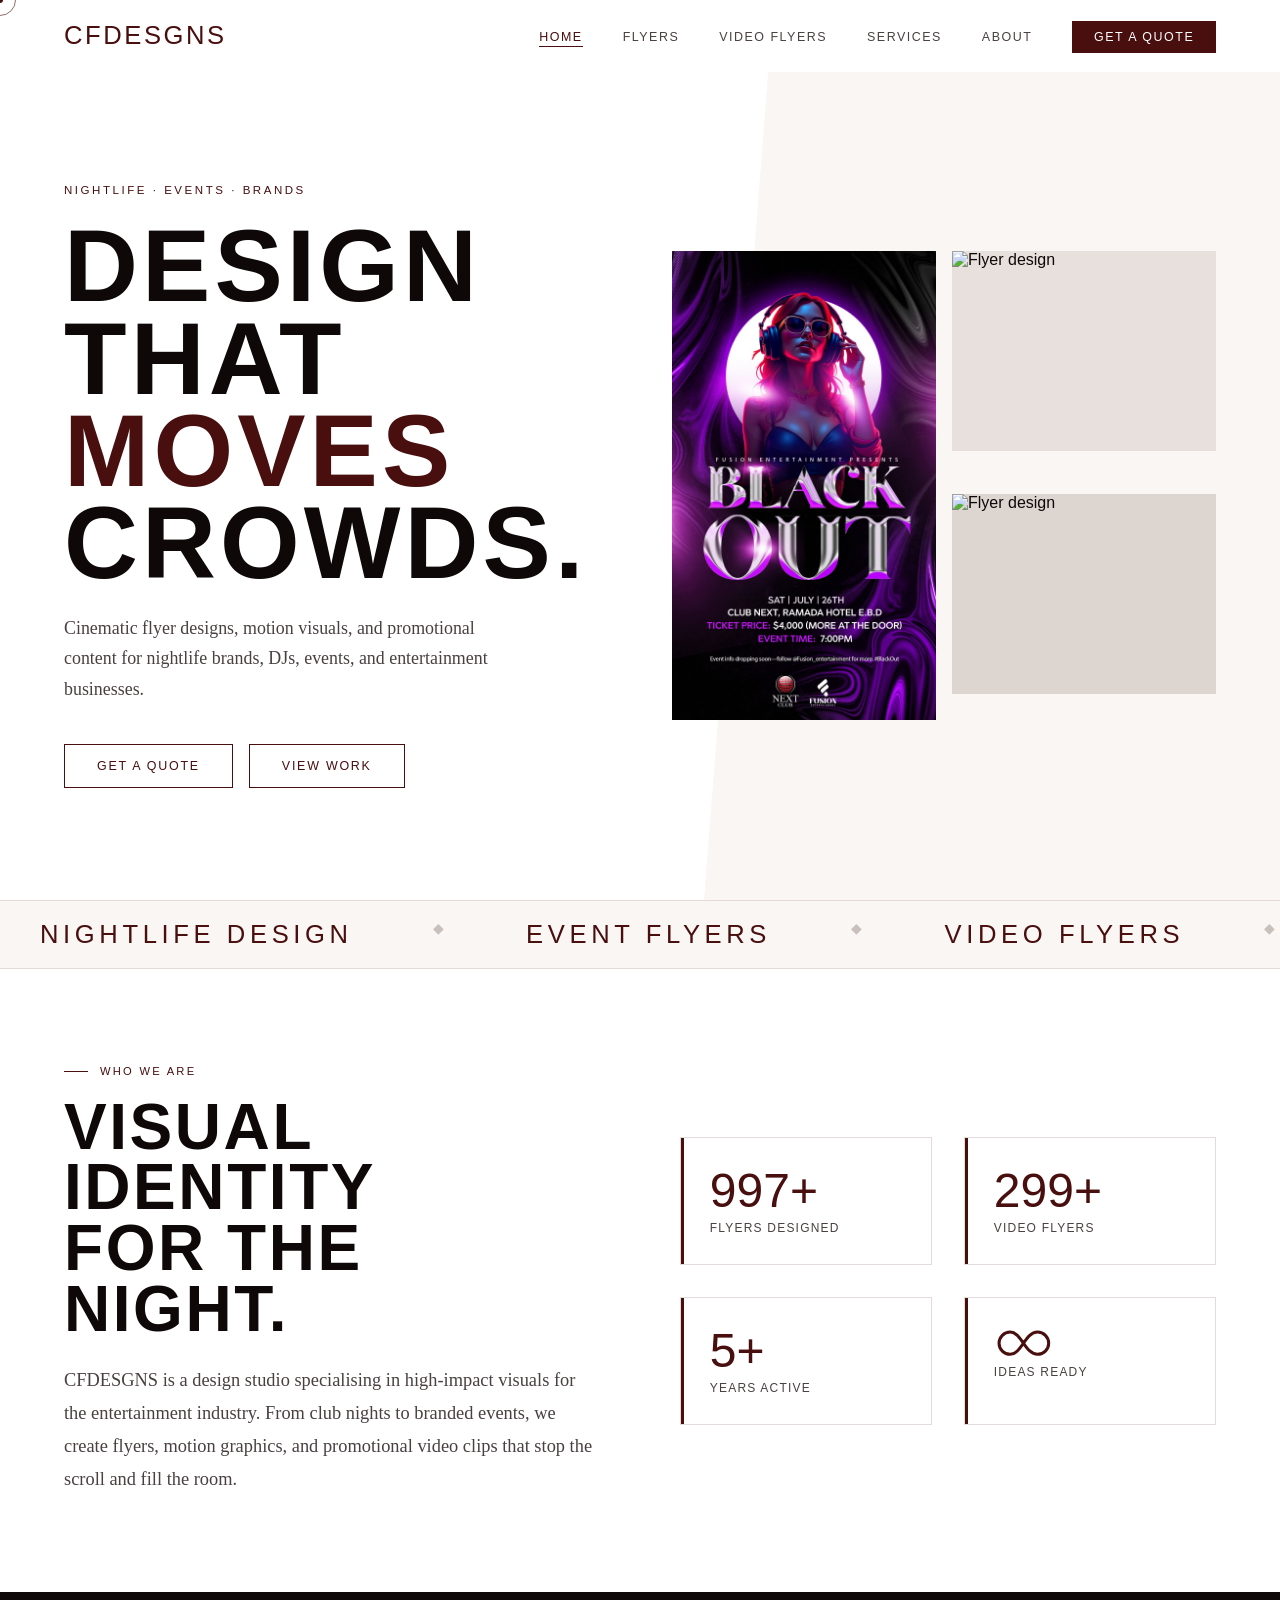
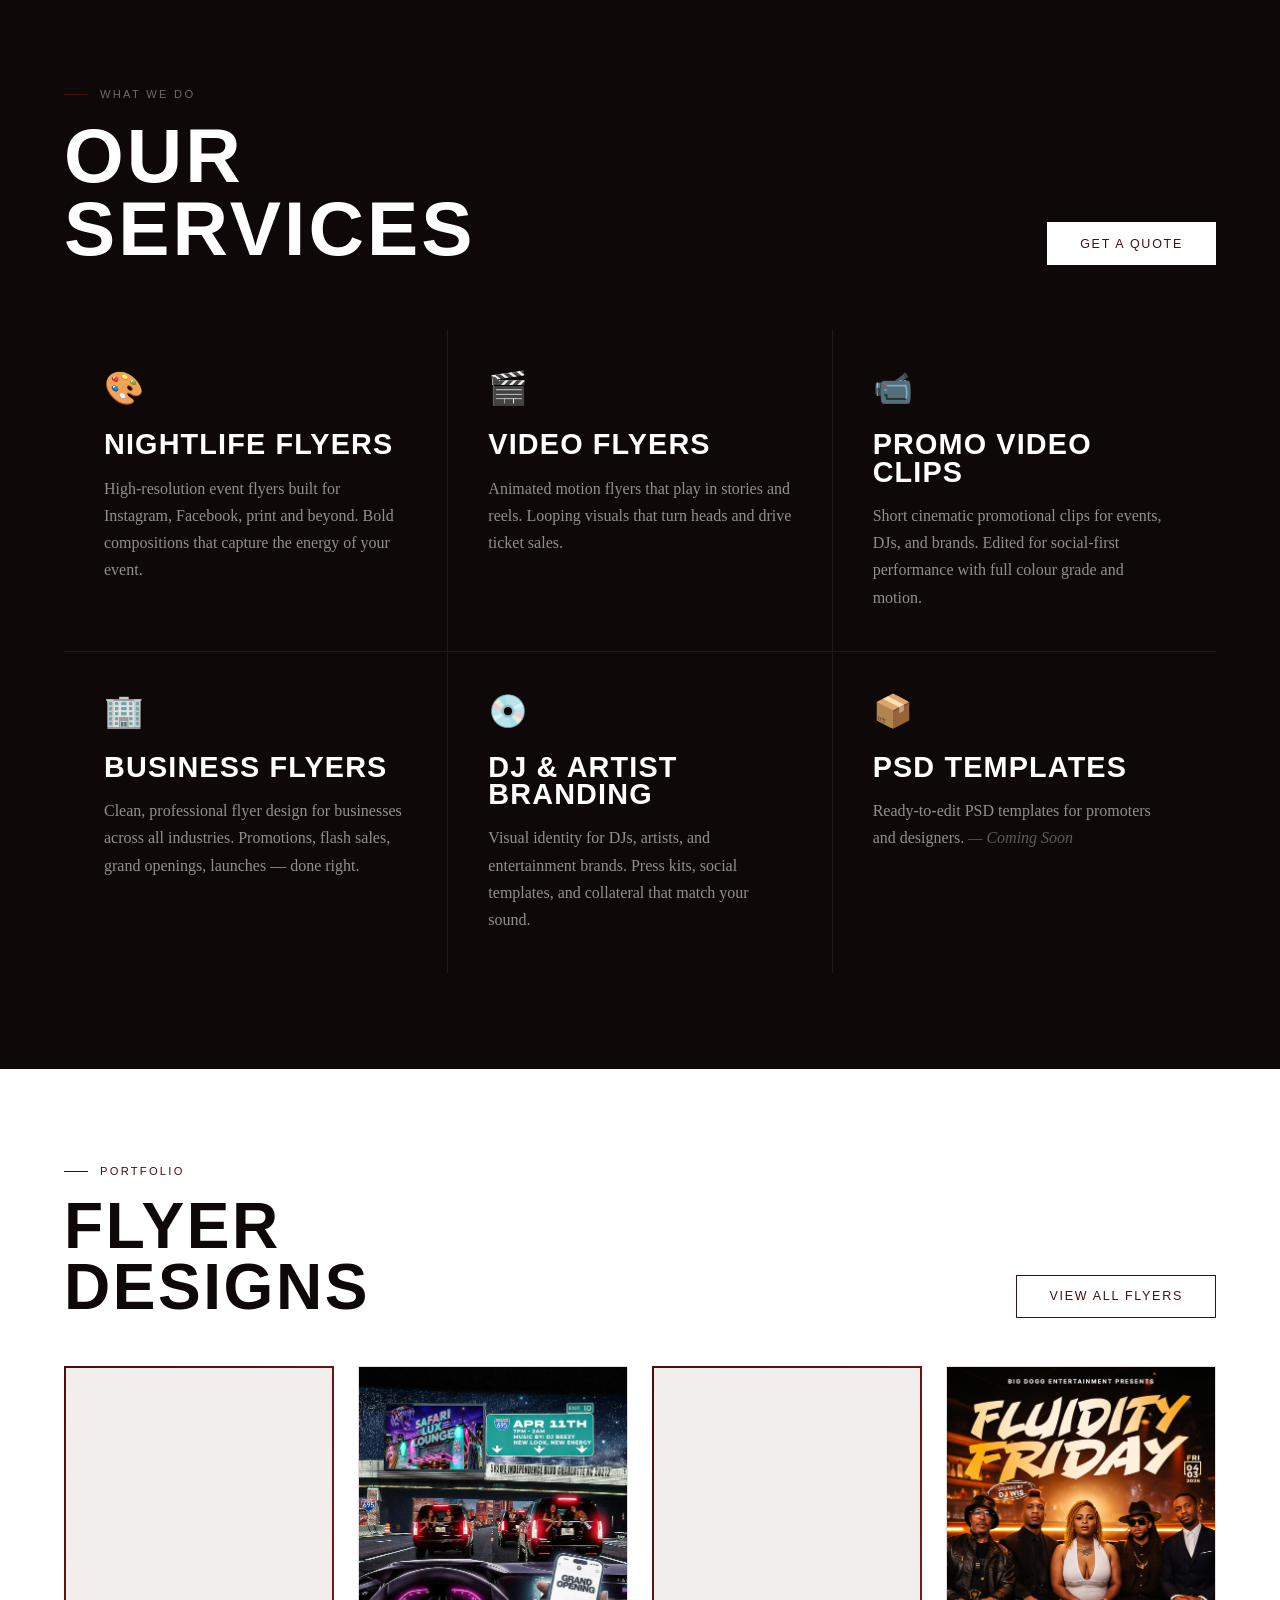
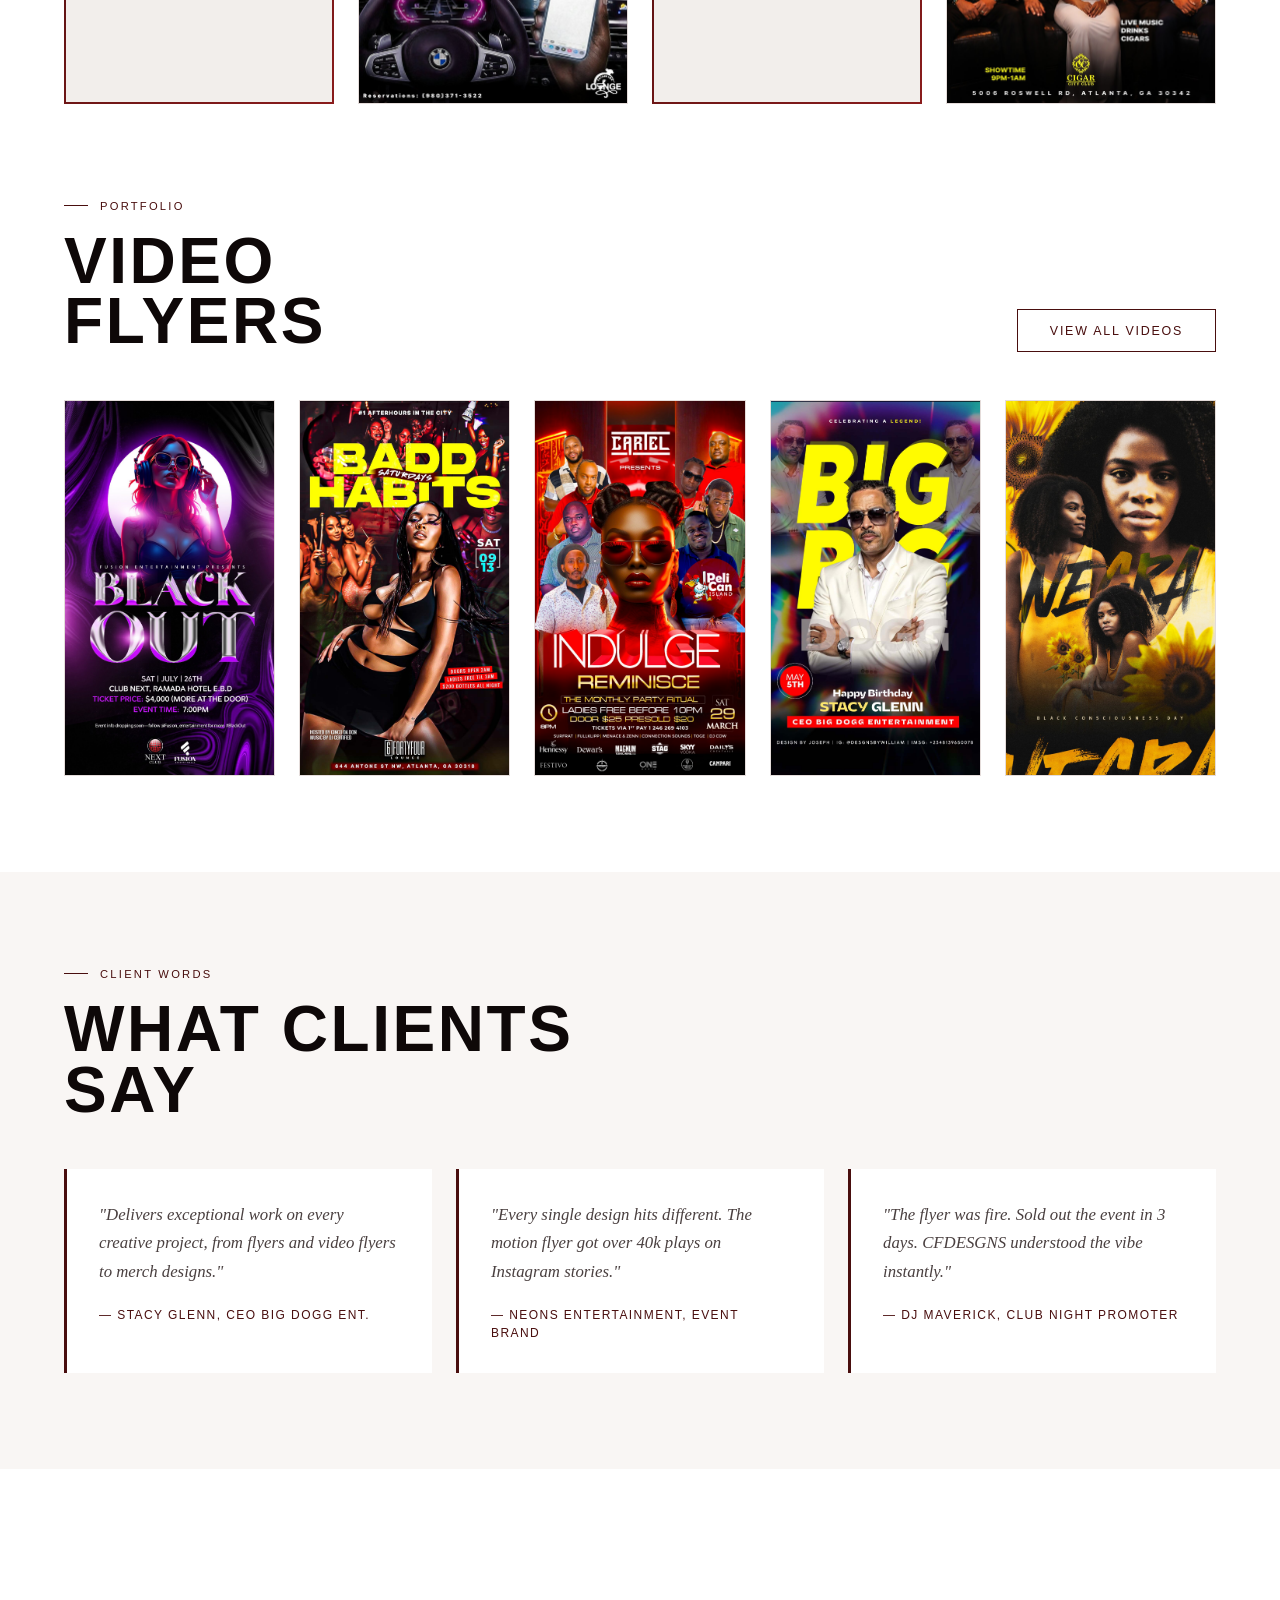
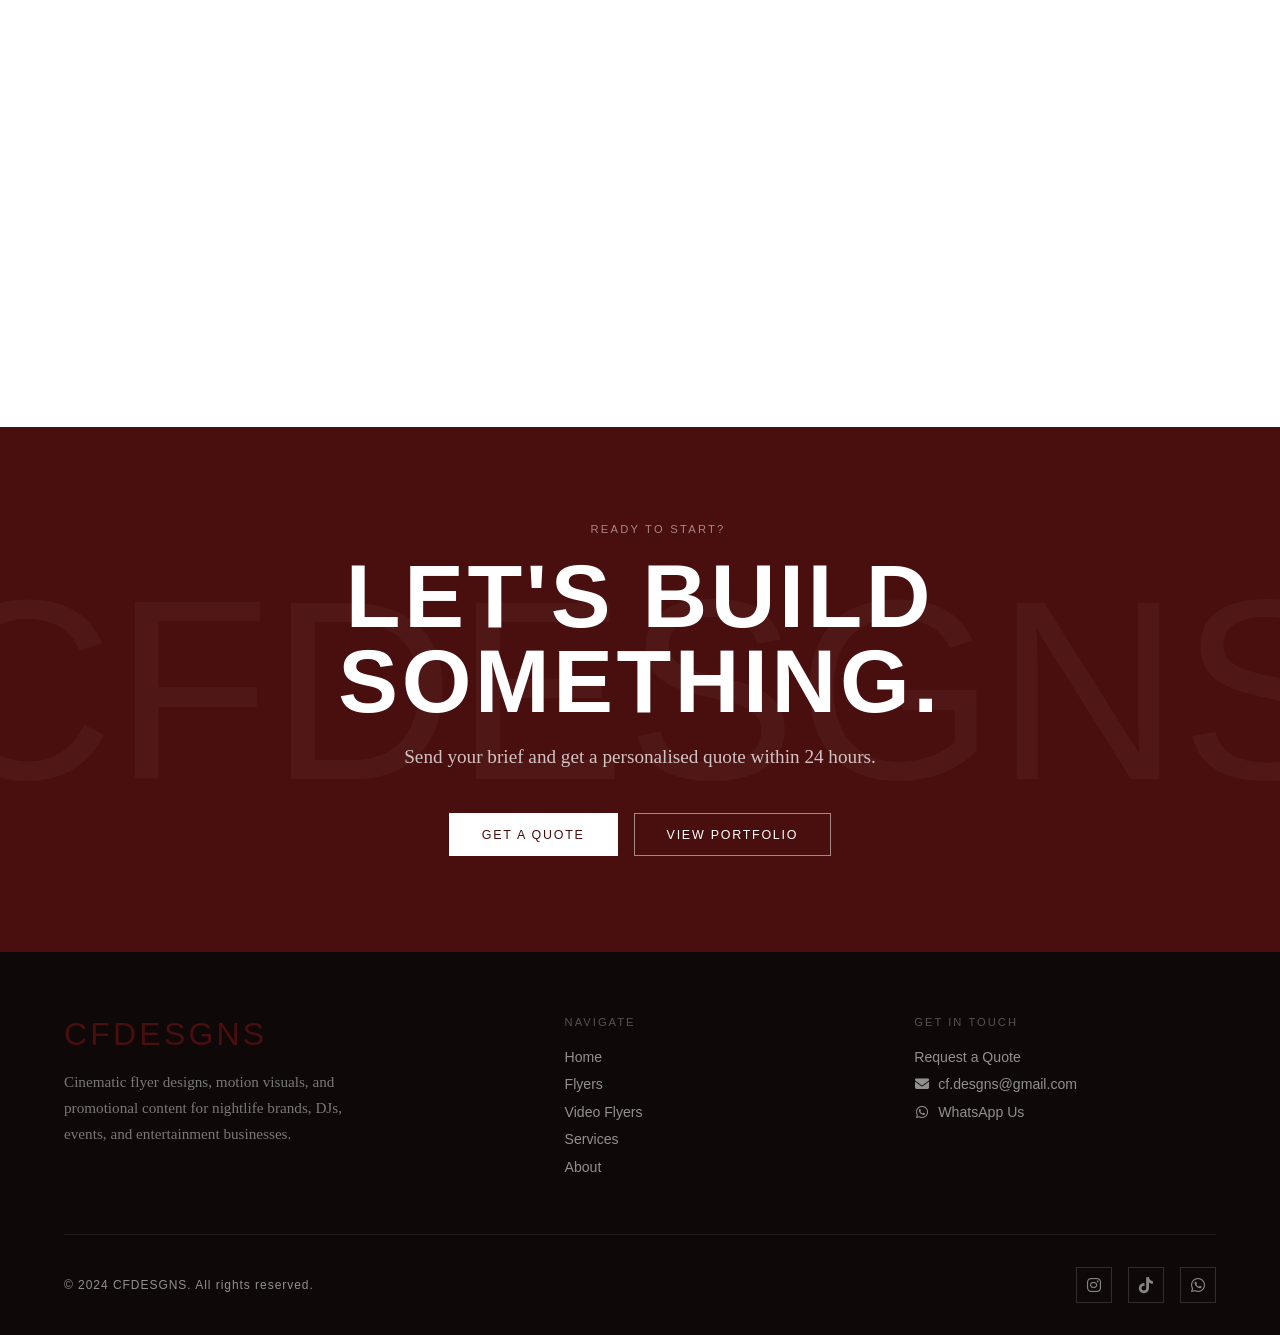
==== commit 5844efc7: "Updated flyers n links_U1 Update flyer images and social media links" ====
--- a/index.html
+++ b/index.html
@@ -79,12 +79,12 @@
     </div>
     <!-- RIGHT TOP: flyer image -->
     <div class="hero-img-wrap">
-      <img src="images/flyers/flyer-1.jpg" alt="Flyer design"
+      <img src="images/flyers/flyer-39.jpg" alt="Flyer design"
            onerror="this.parentElement.style.background='#e8e0dc'">
     </div>
     <!-- RIGHT BOTTOM: flyer image -->
     <div class="hero-img-wrap">
-      <img src="images/flyers/flyer-2.jpg" alt="Flyer design"
+      <img src="images/flyers/flyer-38.jpg" alt="Flyer design"
            onerror="this.parentElement.style.background='#ddd5d0'">
     </div>
   </div>
@@ -138,7 +138,11 @@
         <div class="stat-label">Years Active</div>
       </div>
       <div class="stat-card">
-        <div class="stat-num">∞</div>
+        <div class="stat-num stat-num-infinity" aria-label="Infinite">
+          <svg viewBox="0 0 64 32" aria-hidden="true" focusable="false">
+            <path d="M5 16c0-6.1 4.9-11 11-11 11 0 14.9 22 27 22 6.1 0 11-4.9 11-11S49.1 5 43 5C30.9 5 27 27 16 27 9.9 27 5 22.1 5 16Z" />
+          </svg>
+        </div>
         <div class="stat-label">Ideas Ready</div>
       </div>
     </div>
@@ -199,7 +203,7 @@
     <div class="portfolio-grid flyer-grid">
       <!-- Add your flyer images here. They will show as placeholder cards until you add images. -->
       <div class="portfolio-item flyer-ratio reveal">
-        <img src="images/flyers/flyer-1.jpg" alt="Flyer Design 1" loading="lazy"
+        <img src="images/flyers/flyer-39.jpg" alt="Flyer Design 39" loading="lazy"
              onerror="this.parentElement.classList.add('placeholder');this.remove();this.parentElement.innerHTML='<span class=\'ph-icon\'>🎨</span><span>Flyer 01</span>'">
         <div class="portfolio-overlay"><span class="view-icon">👁</span><span>View</span></div>
       </div>
@@ -209,7 +213,7 @@
         <div class="portfolio-overlay"><span class="view-icon">👁</span><span>View</span></div>
       </div>
       <div class="portfolio-item flyer-ratio reveal reveal-delay-2">
-        <img src="images/flyers/flyer-3.jpg" alt="Flyer Design 3" loading="lazy"
+        <img src="images/flyers/flyer-38.jpg" alt="Flyer Design 38" loading="lazy"
              onerror="this.parentElement.classList.add('placeholder');this.remove();this.parentElement.innerHTML='<span class=\'ph-icon\'>🎨</span><span>Flyer 03</span>'">
         <div class="portfolio-overlay"><span class="view-icon">👁</span><span>View</span></div>
       </div>
@@ -337,8 +341,8 @@
       <p>© 2024 CFDESGNS. All rights reserved.</p>
       <div class="social-links">
         <!-- Replace # with your actual social links -->
-        <a href="#" target="_blank" rel="noopener" aria-label="Instagram"><i class="fab fa-instagram"></i></a>
-        <a href="#" target="_blank" rel="noopener" aria-label="TikTok"><i class="fab fa-tiktok"></i></a>
+        <a href="https://www.instagram.com/cfcrea8s/" target="_blank" rel="noopener" aria-label="Instagram"><i class="fab fa-instagram"></i></a>
+        <a href="https://www.tiktok.com/@cfdesgns" target="_blank" rel="noopener" aria-label="TikTok"><i class="fab fa-tiktok"></i></a>
         <a href="https://wa.me/08139650078" target="_blank" rel="noopener" aria-label="WhatsApp"><i class="fab fa-whatsapp"></i></a>
       </div>
     </div>
--- a/css/style.css
+++ b/css/style.css
@@ -208,13 +208,13 @@
   overflow: hidden;
 }
 .btn-primary {
+  background: transparent;
+  color: var(--red);
+  border-color: var(--red);
+}
+.btn-primary:hover {
   background: var(--red);
   color: var(--white);
-  border-color: var(--red);
-}
-.btn-primary:hover {
-  background: transparent;
-  color: var(--red);
 }
 .btn-outline {
   background: transparent;
@@ -428,6 +428,19 @@
   color: var(--red);
   line-height: 1;
   margin-bottom: 0.4rem;
+}
+.stat-num-infinity {
+  display: flex;
+  align-items: center;
+}
+.stat-num-infinity svg {
+  width: 1.35em;
+  height: auto;
+  stroke: currentColor;
+  stroke-width: 3;
+  fill: none;
+  stroke-linecap: round;
+  stroke-linejoin: round;
 }
 .stat-label {
   font-family: var(--font-body);
@@ -976,6 +989,70 @@
   margin-top: 1rem;
   max-width: 500px;
   line-height: 1.7;
+}
+
+.slide {
+  position: absolute;
+  inset: 0;
+  opacity: 0;
+  transition: opacity 0.7s ease;
+}
+.slide.active {
+  opacity: 1;
+  position: relative;
+}
+.slide img,
+.slide video {
+  width: 100%;
+  height: 100%;
+  object-fit: cover;
+  display: block;
+}
+.slideshow-dots {
+  display: flex;
+  justify-content: center;
+  gap: 0.5rem;
+  margin-top: 0.8rem;
+}
+.slideshow-dots .dot {
+  width: 6px; height: 6px;
+  border-radius: 50%;
+  background: rgba(73,14,14,0.2);
+  cursor: pointer;
+  transition: background var(--transition), transform var(--transition);
+  display: inline-block;
+}
+.slideshow-dots .dot.active {
+  background: var(--red);
+  transform: scale(1.3);
+}
+
+/* ── RESPONSIVE — slideshow stacks on mobile ── */
+@media (max-width: 900px) {
+  .page-hero--split {
+    grid-template-columns: 1fr;
+    gap: 2rem;
+    padding-top: 7rem;
+    padding-bottom: 3rem;
+  }
+  .flyer-slideshow .slideshow-track {
+    width: 140px;
+  }
+  .video-slideshow .slideshow-track {
+    width: 100px;
+  }
+}
+
+/* ── RESPONSIVE — slideshow stacks on mobile ── */
+@media (max-width: 900px) {
+  .page-hero--split {
+    grid-template-columns: 1fr;
+    gap: 2.5rem;
+  }
+  .flyer-slideshow .slideshow-track,
+  .video-slideshow .slideshow-track {
+    max-height: 420px;
+  }
 }
 
 /* ── FILTER TABS ── */
